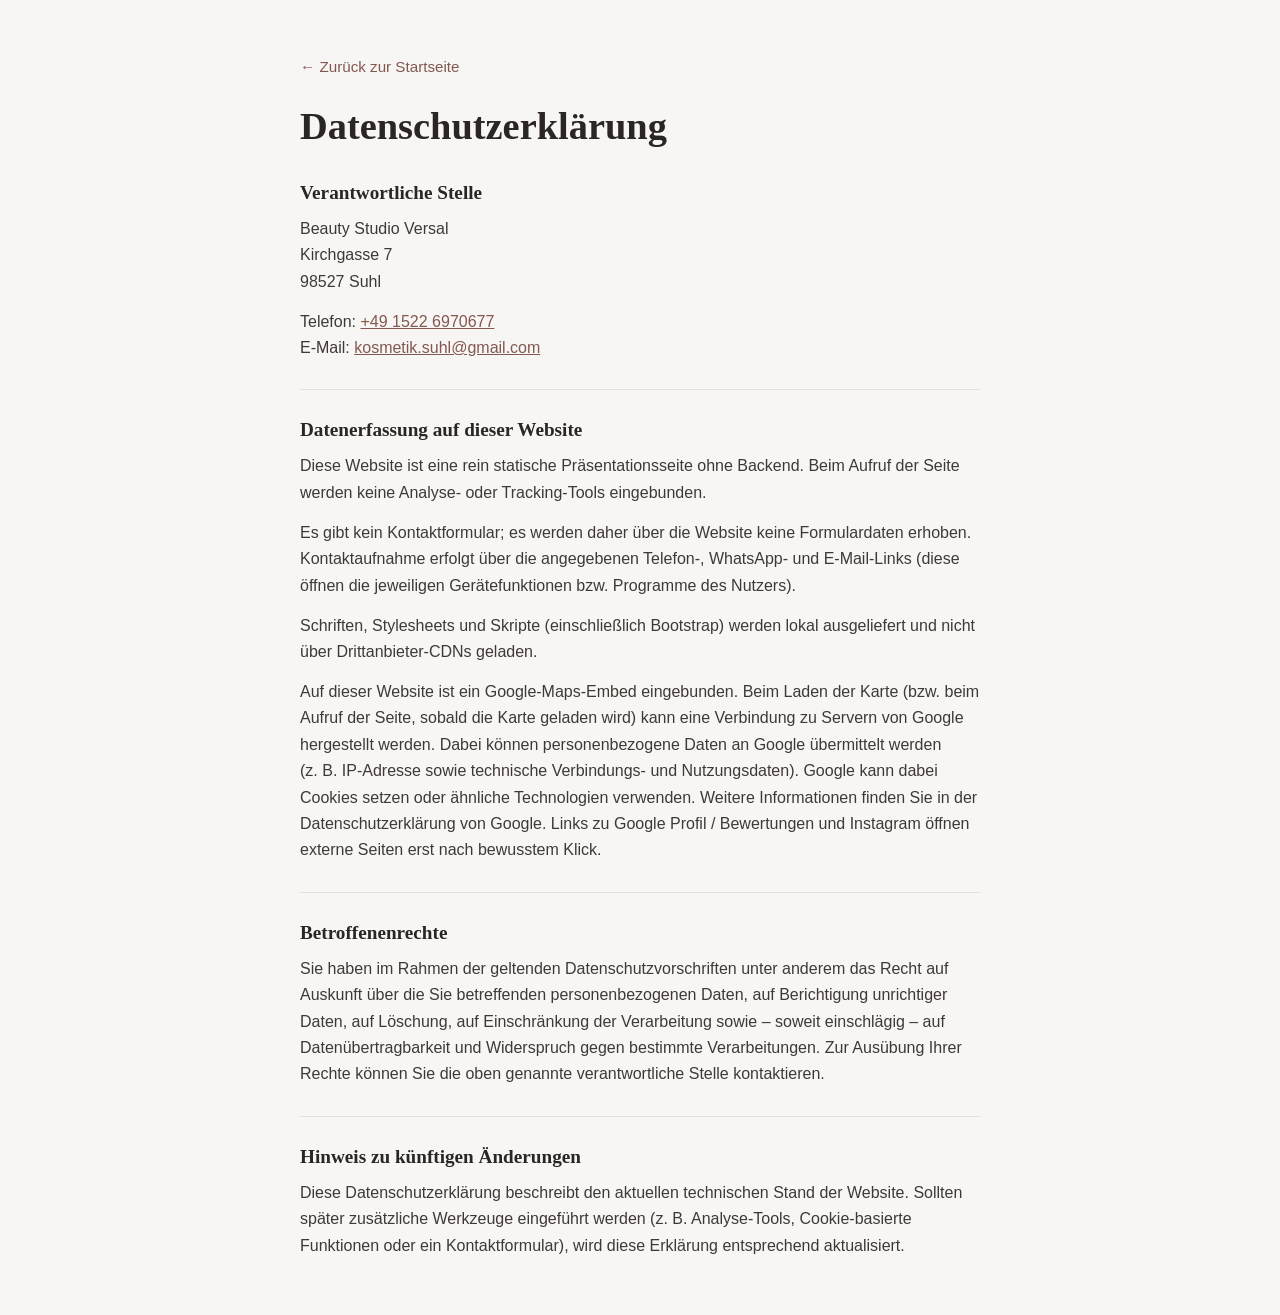
==== legal/datenschutz.html @ a73dafa4 "main: landing page for Beauty Studio" ====
<!DOCTYPE html>
<html lang="de">
<head>
  <meta charset="UTF-8">
  <meta name="viewport" content="width=device-width, initial-scale=1.0">
  <title>Datenschutzerklärung – Beauty Studio Versal</title>
  <meta name="description" content="Datenschutzerklärung von Beauty Studio Versal – Informationen zur Datenverarbeitung auf dieser Website.">
  <meta name="robots" content="noindex, follow">
  <link rel="canonical" href="https://www.beautystudioversal.de/legal/datenschutz.html">
  <link rel="icon" type="image/png" href="../assets/images/favicon/favicon-96x96.png" sizes="96x96" />
  <link rel="icon" type="image/svg+xml" href="../assets/images/favicon/favicon.svg" />
  <link rel="shortcut icon" href="../assets/images/favicon/favicon.ico" />
  <link rel="apple-touch-icon" sizes="180x180" href="../assets/images/favicon/apple-touch-icon.png" />
  <meta name="apple-mobile-web-app-title" content="Versal" />
  <link rel="manifest" href="../assets/images/favicon/site.webmanifest" />
  <link rel="stylesheet" href="../assets/css/bootstrap.css">
  <link rel="stylesheet" href="../assets/css/style.css">
</head>
<body>
  <main class="legal-page">
    <div class="container legal-page__inner">
      <p class="legal-page__back">
        <a href="../index.html">← Zurück zur Startseite</a>
      </p>

      <h1 class="legal-page__title">Datenschutzerklärung</h1>

      <section class="legal-block" aria-labelledby="privacy-controller">
        <h2 id="privacy-controller">Verantwortliche Stelle</h2>
        <p>
          <span>Beauty Studio Versal</span><br>
          <span>Kirchgasse 7</span><br>
          <span>98527</span> <span>Suhl</span>
        </p>
        <p>
          Telefon: <a href="tel:+4915226970677">+49 1522 6970677</a><br>
          E-Mail: <a href="mailto:kosmetik.suhl@gmail.com">kosmetik.suhl@gmail.com</a>
        </p>
      </section>

      <section class="legal-block" aria-labelledby="privacy-collection">
        <h2 id="privacy-collection">Datenerfassung auf dieser Website</h2>
        <p>
          Diese Website ist eine rein statische Präsentationsseite ohne Backend.
          Beim Aufruf der Seite werden keine Analyse- oder Tracking-Tools eingebunden.
        </p>
        <p>
          Es gibt kein Kontaktformular; es werden daher über die Website keine Formulardaten
          erhoben. Kontaktaufnahme erfolgt über die angegebenen Telefon-, WhatsApp- und E-Mail-Links
          (diese öffnen die jeweiligen Gerätefunktionen bzw. Programme des Nutzers).
        </p>
        <p>
          Schriften, Stylesheets und Skripte (einschließlich Bootstrap) werden lokal
          ausgeliefert und nicht über Drittanbieter-CDNs geladen.
        </p>
        <p>
          Auf dieser Website ist ein Google-Maps-Embed eingebunden. Beim Laden der Karte
          (bzw. beim Aufruf der Seite, sobald die Karte geladen wird) kann eine Verbindung
          zu Servern von Google hergestellt werden. Dabei können personenbezogene Daten
          an Google übermittelt werden (z.&nbsp;B. IP-Adresse sowie technische
          Verbindungs- und Nutzungsdaten). Google kann dabei Cookies setzen oder ähnliche
          Technologien verwenden. Weitere Informationen finden Sie in der
          Datenschutzerklärung von Google.
          Links zu Google Profil / Bewertungen und Instagram öffnen externe Seiten
          erst nach bewusstem Klick.
        </p>
      </section>

      <section class="legal-block" aria-labelledby="privacy-rights">
        <h2 id="privacy-rights">Betroffenenrechte</h2>
        <p>
          Sie haben im Rahmen der geltenden
          Datenschutzvorschriften unter anderem das Recht auf Auskunft über die Sie betreffenden
          personenbezogenen Daten, auf Berichtigung unrichtiger Daten, auf Löschung, auf
          Einschränkung der Verarbeitung sowie – soweit einschlägig – auf Datenübertragbarkeit und
          Widerspruch gegen bestimmte Verarbeitungen. Zur Ausübung Ihrer Rechte können Sie die
          oben genannte verantwortliche Stelle kontaktieren.
        </p>
      </section>

      <section class="legal-block" aria-labelledby="privacy-updates">
        <h2 id="privacy-updates">Hinweis zu künftigen Änderungen</h2>
        <p>
          Diese Datenschutzerklärung beschreibt den aktuellen technischen Stand der Website.
          Sollten später zusätzliche Werkzeuge eingeführt werden (z.&nbsp;B. Analyse-Tools,
          Cookie-basierte Funktionen oder ein Kontaktformular), wird diese Erklärung
          entsprechend aktualisiert.
        </p>
      </section>
    </div>
  </main>
</body>
</html>
---- assets/css/style.css ----
:root {
  /* Premium, calm beauty palette — tuned for WCAG AA (≥4.5:1 text, ≥3:1 UI) */
  --color-primary: #825850;
  --color-primary-hover: #65413c;
  --color-dark: #2b2624;
  --color-light: #f8f6f4;
  --color-text: #3f3936;
  --color-overlay: rgba(28, 24, 22, 0.68);

  --font-heading: "Iowan Old Style", "Palatino Linotype", Palatino, "Book Antiqua", Georgia, serif;
  --font-body: "Avenir Next", "Segoe UI", Candara, Calibri, sans-serif;

  --hero-min-height: clamp(22rem, 58svh, 32rem);
  --nav-height: 4.25rem;

  --bs-primary: var(--color-primary);
  --bs-primary-rgb: 130, 88, 80;
  --bs-body-font-family: var(--font-body);
  --bs-body-color: var(--color-text);
  --bs-link-color: var(--color-primary);
  --bs-link-hover-color: var(--color-primary-hover);
}

html {
  scroll-padding-top: calc(var(--nav-height) + 0.5rem);
  scroll-behavior: smooth;
}

@media (prefers-reduced-motion: reduce) {
  html {
    scroll-behavior: auto;
  }
}

body {
  font-family: var(--font-body);
  color: var(--color-text);
  background-color: var(--color-light);
}

h1,
h2,
h3,
.navbar-brand,
.hero__title {
  font-family: var(--font-heading);
}

/* Visible keyboard focus — suppress only non-keyboard focus rings */
:focus:not(:focus-visible) {
  outline: none;
}

:focus-visible {
  outline: 2px solid var(--color-primary);
  outline-offset: 3px;
}

.contact :focus-visible,
.site-footer :focus-visible,
.hero :focus-visible,
.skip-link:focus-visible {
  outline-color: var(--color-light);
}

#main-content:focus-visible {
  outline: 2px solid var(--color-primary);
  outline-offset: 4px;
}

/* Skip link: visible when focused */
.skip-link:focus,
.skip-link:focus-visible {
  position: fixed;
  top: 0.75rem;
  left: 0.75rem;
  z-index: 1080;
  padding: 0.75rem 1rem;
  background-color: var(--color-dark);
  color: var(--color-light);
  text-decoration: none;
  border-radius: 0.25rem;
  outline: 2px solid var(--color-light);
  outline-offset: 3px;
}

/* —— Navigation —— */
.site-header {
  position: sticky;
  top: 0;
  z-index: 1030;
}

.site-navbar {
  min-height: var(--nav-height);
  background-color: rgba(248, 246, 244, 0.96);
  border-bottom: 1px solid rgba(43, 38, 36, 0.08);
  backdrop-filter: blur(8px);
}

.site-brand {
  font-family: var(--font-heading);
  font-size: 1.125rem;
  letter-spacing: 0.04em;
  color: var(--color-dark);
  text-decoration: none;
}

.site-brand:hover,
.site-brand:focus {
  color: var(--color-primary);
}

.site-brand__mark {
  display: inline-block;
}

.site-navbar .nav-link {
  color: var(--color-text);
  font-size: 0.95rem;
  padding-inline: 0.85rem;
  transition: color 0.2s ease;
}

.site-navbar .nav-link:hover,
.site-navbar .nav-link:focus {
  color: var(--color-primary);
}

.site-navbar .nav-link.btn-nav-cta {
  --bs-btn-padding-y: 0.45rem;
  --bs-btn-padding-x: 1.1rem;
  --bs-btn-font-size: 0.9rem;
  padding: 0.45rem 1.1rem;
  color: var(--color-light);
  background-color: var(--color-primary);
  border: 1px solid var(--color-primary);
  border-radius: 0.25rem;
}

.site-navbar .nav-link.btn-nav-cta:hover,
.site-navbar .nav-link.btn-nav-cta:focus {
  color: var(--color-light);
  background-color: var(--color-primary-hover);
  border-color: var(--color-primary-hover);
}

@media (max-width: 991.98px) {
  .site-navbar .navbar-collapse {
    padding-top: 0.75rem;
    padding-bottom: 1rem;
  }

  .site-navbar .nav-link {
    padding-block: 0.65rem;
  }

  .site-navbar .nav-link.btn-nav-cta {
    margin-top: 0.35rem;
    text-align: center;
  }
}

/* —— Hero —— */
.hero {
  position: relative;
  display: flex;
  align-items: center;
  min-height: var(--hero-min-height);
  overflow: hidden;
  color: var(--color-light);
  isolation: isolate;
}

.hero__media {
  position: absolute;
  inset: 0;
  z-index: 0;
  overflow: hidden;
}

.hero__image {
  display: block;
  width: 100%;
  height: 100%;
  object-fit: cover;
  object-position: center;
  min-height: var(--hero-min-height);
  transform: scale(1.08);
  filter: blur(4px);
}

.hero__overlay {
  position: absolute;
  inset: 0;
  background:
    linear-gradient(
      180deg,
      rgba(28, 24, 22, 0.35) 0%,
      var(--color-overlay) 55%,
      rgba(28, 24, 22, 0.78) 100%
    );
  pointer-events: none;
}

.hero__content {
  position: relative;
  z-index: 1;
  padding-top: clamp(2rem, 5vw, 3rem);
  padding-bottom: clamp(2rem, 5vw, 3rem);
}

.hero__place {
  margin-bottom: 0.65rem;
  font-family: var(--font-body);
  font-size: 0.85rem;
  letter-spacing: 0.12em;
  text-transform: uppercase;
  color: color-mix(in srgb, var(--color-light) 88%, transparent);
  animation: hero-fade-up 0.9s ease-out both;
}

.hero__title {
  margin-bottom: 1rem;
  font-size: clamp(2rem, 4.5vw, 3.25rem);
  font-weight: 600;
  line-height: 1.15;
  letter-spacing: 0.01em;
  color: var(--color-light);
  animation: hero-fade-up 0.9s ease-out 0.08s both;
}

.hero__lead {
  max-width: 34rem;
  margin-bottom: 1.75rem;
  font-size: clamp(1rem, 1.6vw, 1.2rem);
  line-height: 1.55;
  color: var(--color-light);
  animation: hero-fade-up 0.9s ease-out 0.16s both;
}

.hero__actions {
  display: flex;
  flex-wrap: wrap;
  align-items: center;
  gap: 0.75rem 1rem;
  animation: hero-fade-up 0.9s ease-out 0.24s both;
}

.hero__cta {
  --bs-btn-color: var(--color-light);
  --bs-btn-bg: var(--color-primary);
  --bs-btn-border-color: var(--color-primary);
  --bs-btn-hover-color: var(--color-light);
  --bs-btn-hover-bg: var(--color-primary-hover);
  --bs-btn-hover-border-color: var(--color-primary-hover);
  --bs-btn-active-color: var(--color-light);
  --bs-btn-active-bg: var(--color-primary-hover);
  --bs-btn-active-border-color: var(--color-primary-hover);
  --bs-btn-focus-shadow-rgb: var(--bs-primary-rgb);
  --bs-btn-padding-x: 1.6rem;
  border-radius: 0.25rem;
  transition: transform 0.25s ease, background-color 0.25s ease;
}

.hero__cta:hover {
  transform: translateY(-2px);
}

.hero__cta-secondary {
  color: var(--color-light);
  background-color: transparent;
  border: 1px solid color-mix(in srgb, var(--color-light) 55%, transparent);
  border-radius: 0.25rem;
  --bs-btn-padding-x: 1.4rem;
  transition: border-color 0.2s ease, background-color 0.2s ease, transform 0.25s ease;
}

.hero__cta-secondary:hover,
.hero__cta-secondary:focus {
  color: var(--color-light);
  background-color: color-mix(in srgb, var(--color-light) 12%, transparent);
  border-color: var(--color-light);
  transform: translateY(-2px);
}

@keyframes hero-fade-up {
  from {
    opacity: 0;
    transform: translateY(1rem);
  }

  to {
    opacity: 1;
    transform: translateY(0);
  }
}

@media (prefers-reduced-motion: reduce) {
  .hero__place,
  .hero__title,
  .hero__lead,
  .hero__actions {
    animation: none;
  }

  .hero__cta:hover,
  .hero__cta-secondary:hover {
    transform: none;
  }
}

@media (max-width: 767.98px) {
  .hero {
    --hero-min-height: auto;
    min-height: 0;
  }

  .hero__image {
    min-height: 100%;
  }

  .hero__content {
    padding-top: 2.25rem;
    padding-bottom: 2.25rem;
  }

  .hero__lead {
    margin-bottom: 1.25rem;
  }

  .hero__actions {
    flex-direction: column;
    align-items: stretch;
  }

  .hero__cta,
  .hero__cta-secondary {
    width: 100%;
    text-align: center;
  }
}

/* —— Shared section rhythm —— */
.section-block {
  padding-block: clamp(3rem, 7vw, 5.5rem);
}

.section-heading {
  margin-bottom: clamp(1.5rem, 3vw, 2.25rem);
  font-family: var(--font-heading);
  font-size: clamp(1.75rem, 3vw, 2.25rem);
  font-weight: 600;
  color: var(--color-dark);
}

/* —— About —— */
.about {
  color: var(--color-text);
  background:
    linear-gradient(
      165deg,
      color-mix(in srgb, var(--color-primary) 08%, var(--color-light)) 0%,
      var(--color-light) 45%,
      color-mix(in srgb, var(--color-light) 85%, #fff) 100%
    );
}

.about__layout {
  display: grid;
  gap: clamp(1.75rem, 4vw, 2.75rem);
  align-items: center;
  justify-content: center;
}

@media (min-width: 992px) {
  .about__layout {
    grid-template-columns: minmax(13rem, 18rem) minmax(16rem, 26rem);
    column-gap: clamp(2rem, 4vw, 3.5rem);
  }
}

.about__media {
  overflow: hidden;
  width: min(100%, 18rem);
  margin-inline: auto;
  aspect-ratio: 3 / 4;
  border-radius: 0.35rem;
  background-color: var(--color-dark);
  border: 1px solid color-mix(in srgb, var(--color-dark) 12%, transparent);
  box-shadow: 0 18px 40px rgba(43, 38, 36, 0.12);
}

@media (min-width: 992px) {
  .about__media {
    margin-inline: 0;
    width: 100%;
  }
}

.about__video {
  display: block;
  width: 100%;
  height: 100%;
  object-fit: cover;
  object-position: center top;
}

.about__copy {
  max-width: 28rem;
  margin-inline: auto;
}

@media (min-width: 992px) {
  .about__copy {
    margin-inline: 0;
  }
}

.about__heading {
  margin-bottom: 1.35rem;
  font-family: var(--font-heading);
  font-size: clamp(1.75rem, 3vw, 2.25rem);
  font-weight: 600;
  color: var(--color-dark);
}

.about__heading::after {
  content: "";
  display: block;
  width: 2.75rem;
  height: 2px;
  margin-top: 0.85rem;
  background-color: var(--color-primary);
}

.about__text {
  margin-bottom: 1.15rem;
  font-family: var(--font-body);
  font-size: clamp(1.05rem, 1.7vw, 1.2rem);
  line-height: 1.65;
  color: var(--color-text);
}

/* —— Services —— */
.services {
  color: var(--color-light);
  background-color: var(--color-dark);
  border-top: 1px solid color-mix(in srgb, var(--color-light) 10%, transparent);
}

.services .section-heading {
  color: var(--color-light);
}

.services__intro {
  max-width: 36rem;
  margin-top: -0.75rem;
  margin-bottom: clamp(1.75rem, 3vw, 2.5rem);
  font-family: var(--font-body);
  font-size: 1.05rem;
  line-height: 1.6;
  color: var(--color-light);
}

.services-card {
  border-color: color-mix(in srgb, var(--color-light) 18%, transparent);
  background-color: color-mix(in srgb, var(--color-light) 92%, #fff);
  border-radius: 0.25rem;
  box-shadow: none;
  transition: transform 0.25s ease, border-color 0.25s ease;
}

.services-card:hover {
  transform: translateY(-3px);
  border-color: var(--color-primary);
}

.services-card .card-body {
  padding: 1.5rem;
}

.services-card__icon {
  display: inline-flex;
  margin-bottom: 1rem;
  color: var(--color-primary);
}

.services-card__title {
  margin-bottom: 0.65rem;
  font-family: var(--font-heading);
  font-weight: 600;
  color: var(--color-dark);
}

.services-card__text {
  font-family: var(--font-body);
  font-size: 0.98rem;
  line-height: 1.55;
  color: var(--color-text);
}

.services__cta {
  margin-top: clamp(1.75rem, 3vw, 2.5rem);
  text-align: center;
}

.services__cta-btn {
  color: var(--color-light);
  background-color: transparent;
  border: 1px solid color-mix(in srgb, var(--color-light) 45%, transparent);
  border-radius: 0.25rem;
  --bs-btn-padding-x: 1.6rem;
  transition: background-color 0.2s ease, border-color 0.2s ease, transform 0.25s ease;
}

.services__cta-btn:hover,
.services__cta-btn:focus {
  color: var(--color-light);
  background-color: var(--color-primary);
  border-color: var(--color-primary);
  transform: translateY(-2px);
}

@media (prefers-reduced-motion: reduce) {
  .services-card,
  .services__cta-btn {
    transition: none;
  }

  .services-card:hover,
  .services__cta-btn:hover {
    transform: none;
  }
}

/* —— Why choose us —— */
.why {
  color: var(--color-text);
  background-color: color-mix(in srgb, var(--color-light) 55%, #fff);
  border-top: 1px solid color-mix(in srgb, var(--color-dark) 8%, transparent);
}

.why .section-heading {
  margin-bottom: 0.85rem;
}

.why__intro {
  max-width: 36rem;
  margin-inline: auto;
  margin-bottom: clamp(1.75rem, 3vw, 2.5rem);
  font-family: var(--font-body);
  font-size: 1.05rem;
  line-height: 1.6;
  color: var(--color-text);
}

.why-item {
  text-align: center;
  max-width: 14rem;
  margin-inline: auto;
}

.why-item__icon {
  display: inline-flex;
  margin-bottom: 0.85rem;
  color: var(--color-primary);
}

.why-item__title {
  margin-bottom: 0.5rem;
  font-family: var(--font-heading);
  font-size: 1.05rem;
  font-weight: 600;
  line-height: 1.3;
  color: var(--color-dark);
}

.why-item__text {
  margin-bottom: 0;
  font-family: var(--font-body);
  font-size: 0.92rem;
  line-height: 1.5;
  color: var(--color-text);
}

.why__mood {
  display: grid;
  grid-template-columns: 1fr 1fr;
  gap: 0.75rem;
  margin-top: clamp(2rem, 4vw, 3rem);
  overflow: hidden;
}

.why__mood-image {
  display: block;
  width: 100%;
  height: clamp(10rem, 28vw, 16rem);
  object-fit: cover;
  object-position: center;
}

@media (max-width: 575.98px) {
  .why__mood {
    grid-template-columns: 1fr;
  }

  .why__mood-image {
    height: 12rem;
  }
}

/* —— Gallery horizontal marquee (infinite loop) —— */
.gallery {
  background-color: var(--color-light);
  color: var(--color-text);
  border-top: 1px solid color-mix(in srgb, var(--color-dark) 8%, transparent);
  overflow: hidden;
}

.gallery__header {
  display: flex;
  align-items: center;
  justify-content: space-between;
  gap: 1rem;
  margin-bottom: clamp(1.5rem, 3vw, 2.25rem);
}

.gallery-slider__controls {
  display: flex;
  gap: 0.5rem;
  flex-shrink: 0;
}

.gallery-slider__btn {
  display: inline-flex;
  align-items: center;
  justify-content: center;
  width: 2.5rem;
  height: 2.5rem;
  padding: 0;
  color: var(--color-dark);
  background-color: transparent;
  border: 1px solid color-mix(in srgb, var(--color-dark) 22%, transparent);
  cursor: pointer;
  transition: color 0.2s ease, border-color 0.2s ease, background-color 0.2s ease;
}

.gallery-slider__btn:hover,
.gallery-slider__btn:focus-visible {
  color: var(--color-light);
  background-color: var(--color-primary);
  border-color: var(--color-primary);
}

.gallery-slider__btn[aria-pressed="true"] {
  color: var(--color-light);
  background-color: var(--color-primary);
  border-color: var(--color-primary);
}

.gallery-slider__btn:disabled {
  opacity: 0.35;
  cursor: default;
  pointer-events: none;
}

.gallery-slider {
  --gallery-card-width: clamp(11.5rem, 38vw, 16.5rem);
  --gallery-gap: 1rem;
  overflow: hidden;
  padding-block: 0.25rem 1rem;
}

.gallery-slider__track {
  display: flex;
  width: max-content;
  gap: var(--gallery-gap);
  margin: 0;
  padding: 0;
  list-style: none;
  will-change: transform;
}

.gallery-slider--static .gallery-slider__track {
  overflow-x: auto;
  -webkit-overflow-scrolling: touch;
  padding-inline: 1rem;
  scrollbar-width: thin;
  scrollbar-color: color-mix(in srgb, var(--color-dark) 28%, transparent) transparent;
}

.gallery-card {
  flex: 0 0 var(--gallery-card-width);
  width: var(--gallery-card-width);
  margin: 0;
  overflow: hidden;
  aspect-ratio: 2 / 3;
  background-color: var(--color-dark);
}

.gallery-card__image {
  display: block;
  width: 100%;
  height: 100%;
  object-fit: cover;
  object-position: center;
  aspect-ratio: 2 / 3;
  transition: transform 0.45s ease;
}

.gallery-slider.is-paused .gallery-card__image:hover {
  transform: scale(1.04);
}

@media (prefers-reduced-motion: reduce) {
  .gallery-slider--marquee .gallery-slider__track {
    transform: none !important;
  }
}

/* —— Contact (primary conversion) —— */
.contact {
  background-color: var(--color-dark);
  color: var(--color-light);
  border-top: 1px solid color-mix(in srgb, var(--color-light) 12%, transparent);
}

.contact__title.section-heading {
  color: var(--color-light);
}

.contact__intro {
  max-width: 28rem;
  margin-bottom: 2rem;
  font-family: var(--font-body);
  font-size: 1.1rem;
  line-height: 1.55;
  color: var(--color-light);
}

.contact-list__item + .contact-list__item {
  margin-top: 1.25rem;
}

.contact-list__label {
  display: block;
  margin-bottom: 0.25rem;
  font-family: var(--font-body);
  font-size: 0.8rem;
  letter-spacing: 0.06em;
  text-transform: uppercase;
  color: color-mix(in srgb, var(--color-light) 82%, var(--color-dark));
}

.contact-list__value {
  font-family: var(--font-heading);
  font-size: clamp(1.15rem, 2vw, 1.4rem);
  font-weight: 600;
  color: var(--color-light);
  text-decoration: none;
  border-bottom: 1px solid var(--color-primary);
}

.contact-list__row {
  display: flex;
  flex-wrap: wrap;
  align-items: center;
  gap: 0.85rem 1.1rem;
}

.contact-list__value:hover,
.contact-list__value:focus {
  color: var(--color-light);
  border-bottom-color: var(--color-light);
}

.contact-whatsapp {
  display: inline-flex;
  align-items: center;
  gap: 0.4rem;
  padding: 0.4rem 0.8rem;
  font-family: var(--font-body);
  font-size: 0.9rem;
  color: var(--color-light);
  text-decoration: none;
  background-color: color-mix(in srgb, var(--color-primary) 70%, transparent);
  border: 1px solid var(--color-primary);
  transition: background-color 0.2s ease, border-color 0.2s ease;
}

.contact-whatsapp:hover,
.contact-whatsapp:focus {
  color: var(--color-light);
  background-color: var(--color-primary);
  border-color: var(--color-primary);
}

.contact-whatsapp__text {
  line-height: 1;
}

.contact-instagram {
  display: flex;
  flex-direction: column;
  gap: 0.75rem;
}

.contact-instagram__link {
  display: inline-flex;
  align-items: center;
  gap: 0.7rem;
  max-width: max-content;
  color: var(--color-light);
  text-decoration: none;
}

.contact-instagram__link:hover,
.contact-instagram__link:focus {
  color: var(--color-light);
}

.contact-instagram__link:hover .contact-instagram__handle,
.contact-instagram__link:focus .contact-instagram__handle {
  border-bottom-color: var(--color-light);
}

.contact-instagram__icon {
  flex-shrink: 0;
  color: var(--color-light);
}

.contact-instagram__meta {
  display: flex;
  flex-direction: column;
  gap: 0.1rem;
  min-width: 0;
}

.contact-instagram__name {
  font-family: var(--font-heading);
  font-size: 1.05rem;
  font-weight: 600;
  line-height: 1.2;
}

.contact-instagram__handle {
  font-family: var(--font-body);
  font-size: 0.9rem;
  line-height: 1.3;
  border-bottom: 1px solid var(--color-primary);
}

.contact-address {
  font-family: var(--font-body);
  font-size: 1.05rem;
  font-style: normal;
  line-height: 1.55;
  color: var(--color-light);
}

.contact-address__street,
.contact-address__line {
  display: block;
}

.contact-address__postal {
  margin-right: 0.35rem;
}

.contact-hours {
  margin-top: 2rem;
  padding-top: 1.5rem;
  border-top: 1px solid color-mix(in srgb, var(--color-light) 16%, transparent);
}

.contact-hours__title {
  margin-bottom: 0.85rem;
  font-family: var(--font-heading);
  font-size: 1.1rem;
  font-weight: 600;
  color: var(--color-light);
}

.contact-hours__list li {
  display: flex;
  justify-content: space-between;
  gap: 1rem;
  max-width: 18rem;
  padding-block: 0.35rem;
  font-family: var(--font-body);
  font-size: 0.98rem;
}

.contact-hours__day {
  color: color-mix(in srgb, var(--color-light) 88%, var(--color-dark));
}

.contact-hours__time {
  color: var(--color-light);
  text-align: right;
}

.contact-panel {
  position: relative;
  display: flex;
  flex-direction: column;
  justify-content: flex-end;
  overflow: hidden;
  height: 100%;
  min-height: 18rem;
  border: 1px solid color-mix(in srgb, var(--color-light) 14%, transparent);
}

.contact-panel__media {
  position: absolute;
  inset: 0;
  z-index: 0;
}

.contact-panel__image {
  display: block;
  width: 100%;
  height: 100%;
  object-fit: cover;
  object-position: center;
}

.contact-panel__overlay {
  position: absolute;
  inset: 0;
  background:
    linear-gradient(
      160deg,
      color-mix(in srgb, var(--color-primary) 55%, var(--color-dark)) 0%,
      rgba(28, 24, 22, 0.82) 100%
    );
  pointer-events: none;
}

.contact-panel__body {
  position: relative;
  z-index: 1;
  padding: clamp(1.75rem, 4vw, 2.5rem);
}

.contact-panel__mark {
  margin-bottom: 0.75rem;
  font-family: var(--font-heading);
  font-size: clamp(1.5rem, 3vw, 2rem);
  font-weight: 600;
  letter-spacing: 0.02em;
  color: var(--color-light);
}

.contact-panel__note {
  margin-bottom: 1rem;
  max-width: 22rem;
  font-family: var(--font-body);
  font-size: 1rem;
  line-height: 1.55;
  color: var(--color-light);
}

.contact-panel__links {
  display: flex;
  flex-wrap: wrap;
  gap: 0.75rem 1.25rem;
  margin-bottom: 1.25rem;
}

.contact-panel__link {
  font-family: var(--font-body);
  font-size: 0.95rem;
  color: var(--color-light);
  text-decoration: underline;
  text-underline-offset: 0.15em;
}

.contact-panel__link:hover,
.contact-panel__link:focus {
  color: var(--color-light);
}

.contact-qr {
  margin-top: 0.5rem;
}

.contact-qr__image {
  display: block;
  width: 8.25rem;
  height: 8.25rem;
  background-color: var(--color-light);
  padding: 0.35rem;
}

.contact-qr__caption {
  margin-top: 0.5rem;
  font-family: var(--font-body);
  font-size: 0.85rem;
  color: color-mix(in srgb, var(--color-light) 82%, var(--color-dark));
}

/* —— Location / map —— */
.location {
  background-color: var(--color-light);
  color: var(--color-text);
  border-top: 1px solid color-mix(in srgb, var(--color-dark) 8%, transparent);
}

.location__intro {
  margin-top: -0.75rem;
  margin-bottom: 1.25rem;
  font-family: var(--font-body);
  font-size: 1rem;
}

.location__intro a {
  color: var(--color-primary);
}

.map-container {
  position: relative;
  overflow: hidden;
  aspect-ratio: 16 / 9;
  background-color: color-mix(in srgb, var(--color-dark) 08%, var(--color-light));
  border: 1px solid color-mix(in srgb, var(--color-dark) 12%, transparent);
}

@media (max-width: 767.98px) {
  .map-container {
    aspect-ratio: 4 / 3;
  }
}

.map-container__iframe {
  display: block;
  position: absolute;
  inset: 0;
  width: 100%;
  height: 100%;
  border: 0;
}

/* —— Footer / social —— */
.site-footer {
  padding-block: 2rem;
  background-color: var(--color-dark);
  color: var(--color-light);
}

.site-footer__top {
  display: flex;
  flex-wrap: wrap;
  align-items: baseline;
  justify-content: space-between;
  gap: 0.5rem 1.5rem;
  margin-bottom: 1.25rem;
}

.site-footer__brand {
  font-family: var(--font-heading);
  font-size: 1.1rem;
  font-weight: 600;
  letter-spacing: 0.02em;
  color: var(--color-light);
}

.site-footer__meta {
  display: flex;
  flex-wrap: wrap;
  gap: 0.35rem 0.55rem;
  font-family: var(--font-body);
  font-size: 0.9rem;
  color: color-mix(in srgb, var(--color-light) 82%, var(--color-dark));
}

.site-footer__meta a {
  color: var(--color-light);
  text-decoration: none;
  border-bottom: 1px solid var(--color-primary);
}

.site-footer__meta a:hover,
.site-footer__meta a:focus {
  border-bottom-color: var(--color-light);
}

.social-links {
  display: flex;
  flex-wrap: wrap;
  gap: 0.75rem;
  margin-bottom: 1rem;
}

.social-links__link {
  display: inline-flex;
  align-items: center;
  justify-content: center;
  width: 2.5rem;
  height: 2.5rem;
  color: var(--color-light);
  border: 1px solid color-mix(in srgb, var(--color-light) 28%, transparent);
  text-decoration: none;
  transition: color 0.2s ease, border-color 0.2s ease;
}

.social-links__link:hover,
.social-links__link:focus {
  color: var(--color-light);
  border-color: var(--color-primary);
}

.site-footer__legal {
  margin-bottom: 0.65rem;
  font-family: var(--font-body);
  font-size: 0.9rem;
}

.site-footer__legal a {
  color: var(--color-light);
  text-decoration: underline;
  text-underline-offset: 0.15em;
}

.site-footer__legal a:hover,
.site-footer__legal a:focus {
  color: var(--color-light);
  text-decoration: underline;
}

.site-footer__copy {
  font-family: var(--font-body);
  font-size: 0.85rem;
  color: color-mix(in srgb, var(--color-light) 82%, var(--color-dark));
}

/* —— Legal pages —— */
.legal-page {
  min-height: 100vh;
  padding-block: clamp(2rem, 5vw, 3.5rem);
  background-color: var(--color-light);
  color: var(--color-text);
}

.legal-page__inner {
  max-width: 44rem;
}

.legal-page__back {
  margin-bottom: 1.5rem;
  font-family: var(--font-body);
  font-size: 0.95rem;
}

.legal-page__back a {
  color: var(--color-primary);
  text-decoration: none;
}

.legal-page__back a:hover,
.legal-page__back a:focus {
  color: var(--color-primary-hover);
  text-decoration: underline;
}

.legal-page__title {
  margin-bottom: 2rem;
  font-family: var(--font-heading);
  font-size: clamp(1.85rem, 3vw, 2.4rem);
  font-weight: 600;
  color: var(--color-dark);
}

.legal-block + .legal-block {
  margin-top: 1.75rem;
  padding-top: 1.75rem;
  border-top: 1px solid color-mix(in srgb, var(--color-dark) 10%, transparent);
}

.legal-block h2 {
  margin-bottom: 0.75rem;
  font-family: var(--font-heading);
  font-size: 1.2rem;
  font-weight: 600;
  color: var(--color-dark);
}

.legal-block p {
  margin-bottom: 0.85rem;
  font-family: var(--font-body);
  font-size: 1rem;
  line-height: 1.65;
  color: var(--color-text);
}

.legal-block p:last-child {
  margin-bottom: 0;
}

.legal-block a {
  color: var(--color-primary);
}
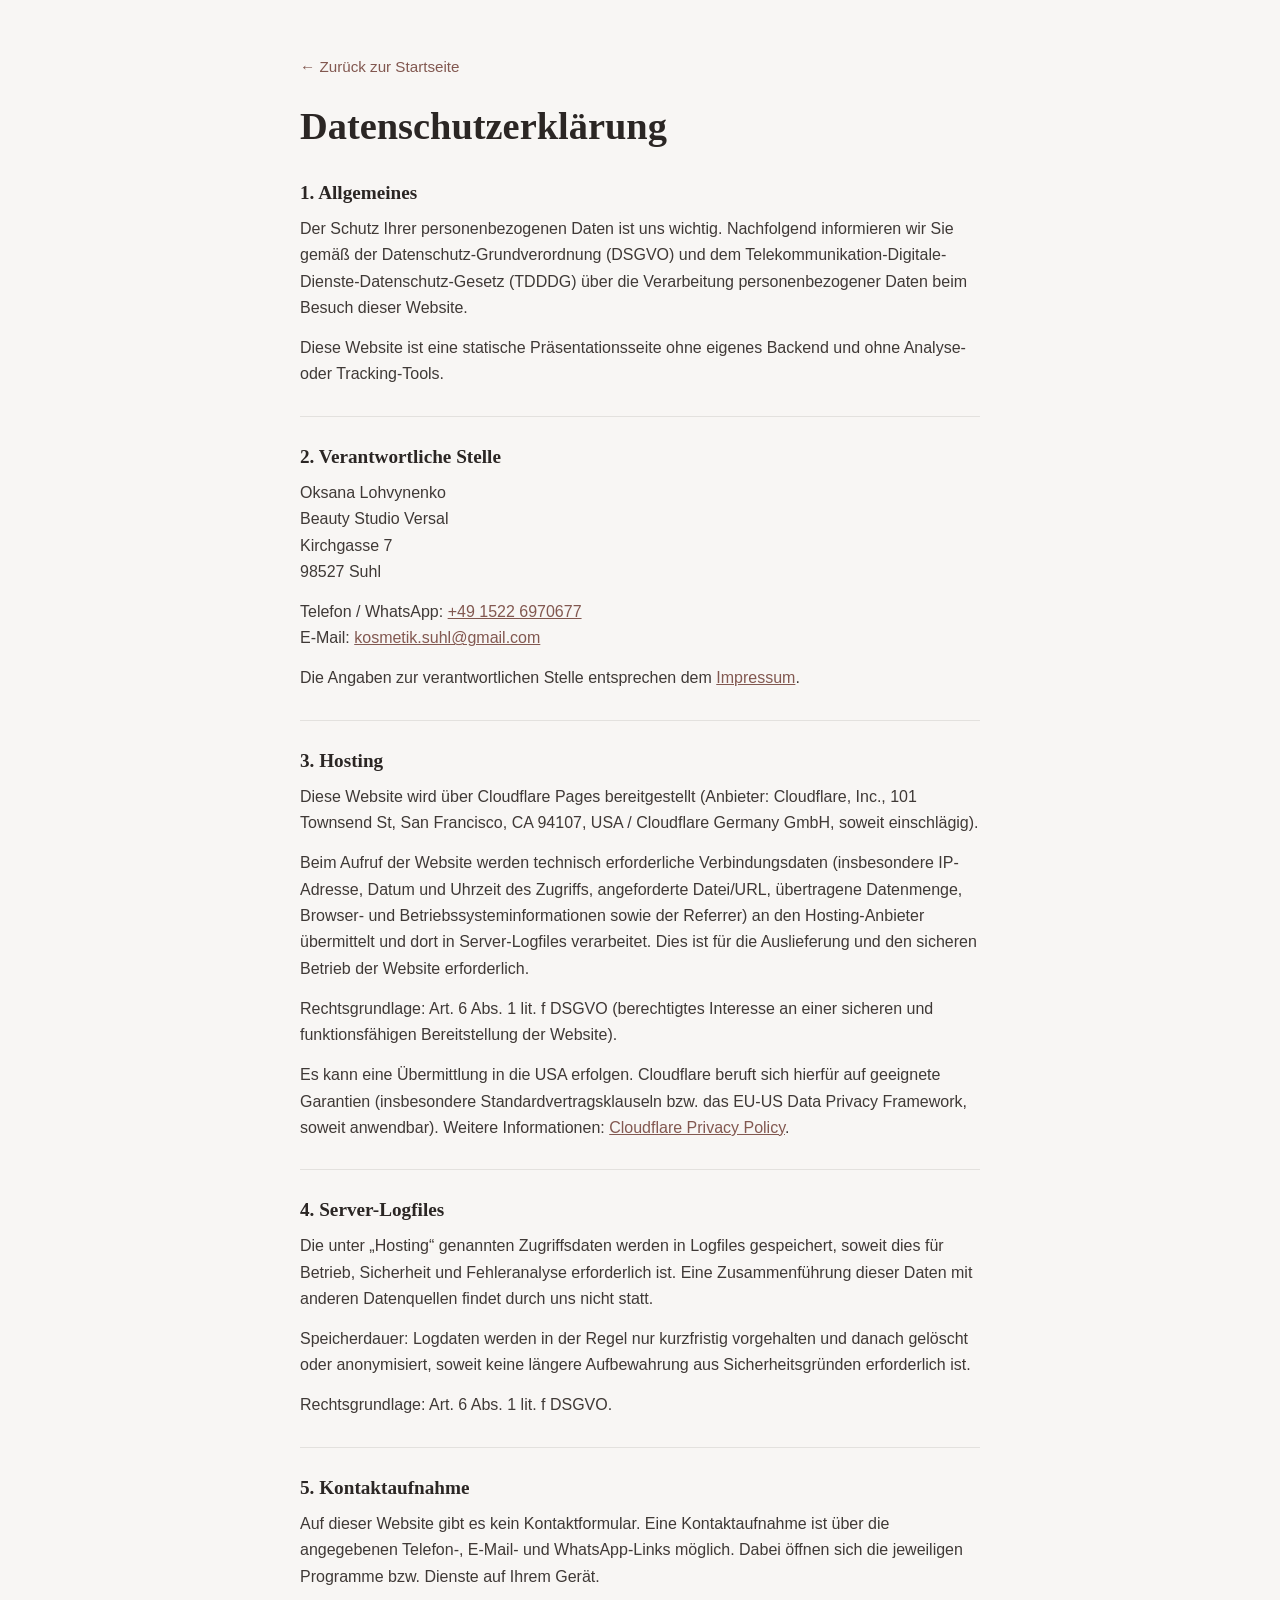
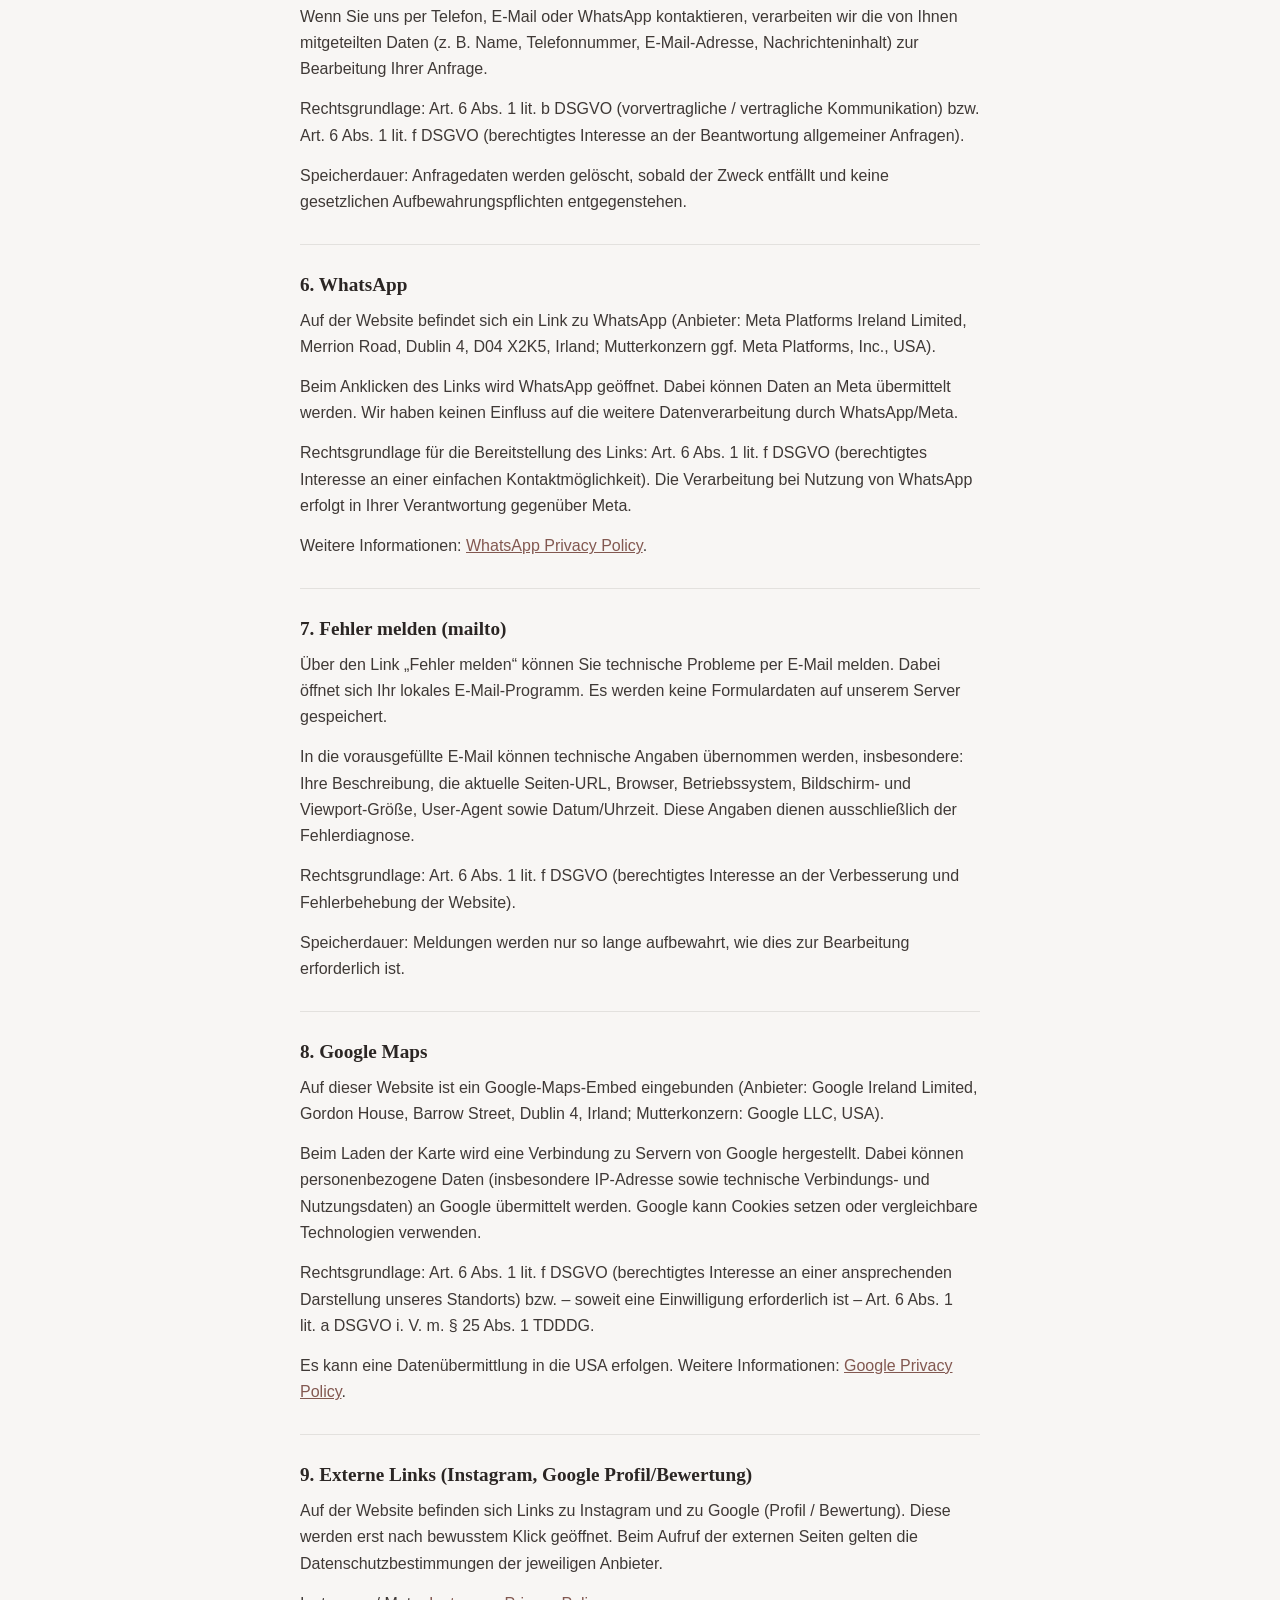
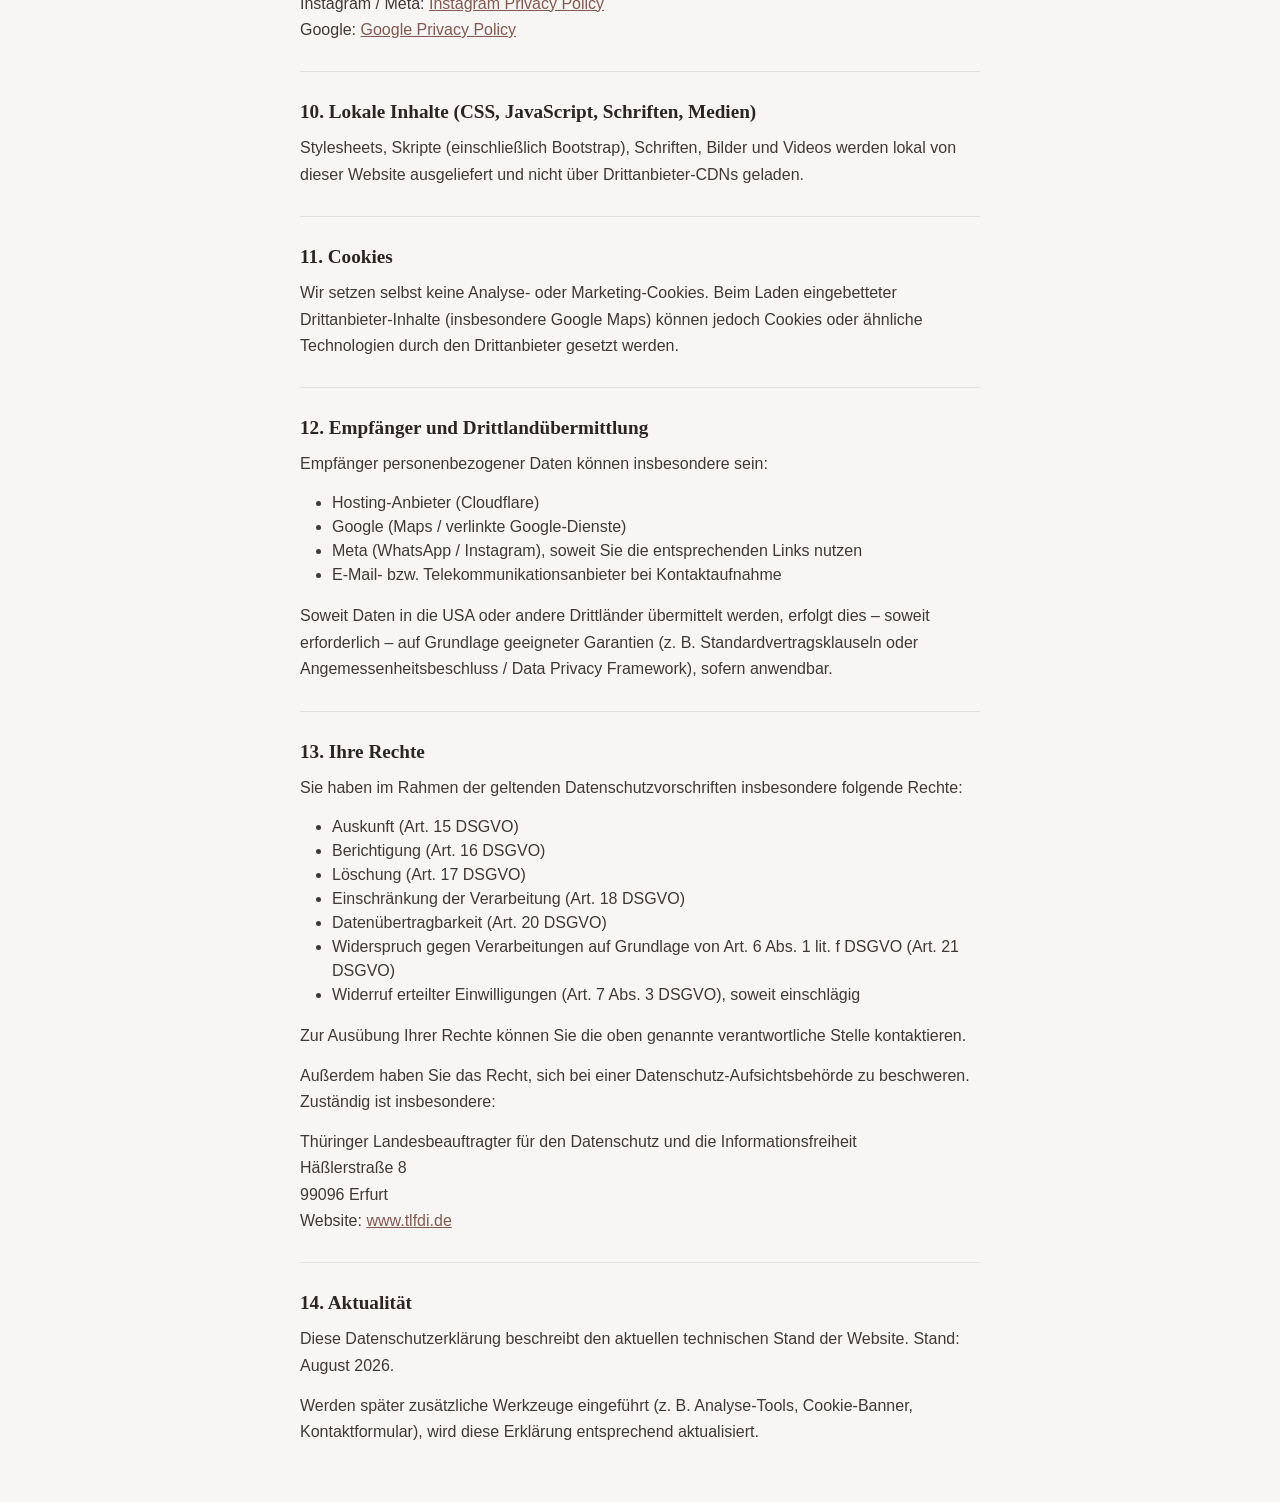
==== commit 95d97f0c: "main: update impressum & datenschutz" ====
--- a/legal/datenschutz.html
+++ b/legal/datenschutz.html
@@ -25,66 +25,275 @@
 
       <h1 class="legal-page__title">Datenschutzerklärung</h1>
 
+      <section class="legal-block" aria-labelledby="privacy-intro">
+        <h2 id="privacy-intro">1. Allgemeines</h2>
+        <p>
+          Der Schutz Ihrer personenbezogenen Daten ist uns wichtig. Nachfolgend
+          informieren wir Sie gemäß der Datenschutz-Grundverordnung (DSGVO) und
+          dem Telekommunikation-Digitale-Dienste-Datenschutz-Gesetz (TDDDG)
+          über die Verarbeitung personenbezogener Daten beim Besuch dieser Website.
+        </p>
+        <p>
+          Diese Website ist eine statische Präsentationsseite ohne eigenes Backend
+          und ohne Analyse- oder Tracking-Tools.
+        </p>
+      </section>
+
       <section class="legal-block" aria-labelledby="privacy-controller">
-        <h2 id="privacy-controller">Verantwortliche Stelle</h2>
-        <p>
-          <span>Beauty Studio Versal</span><br>
-          <span>Kirchgasse 7</span><br>
-          <span>98527</span> <span>Suhl</span>
-        </p>
-        <p>
-          Telefon: <a href="tel:+4915226970677">+49 1522 6970677</a><br>
+        <h2 id="privacy-controller">2. Verantwortliche Stelle</h2>
+        <p>
+          Oksana Lohvynenko<br>
+          Beauty Studio Versal<br>
+          Kirchgasse 7<br>
+          98527 Suhl
+        </p>
+        <p>
+          Telefon / WhatsApp: <a href="tel:+4915226970677">+49 1522 6970677</a><br>
           E-Mail: <a href="mailto:kosmetik.suhl@gmail.com">kosmetik.suhl@gmail.com</a>
         </p>
-      </section>
-
-      <section class="legal-block" aria-labelledby="privacy-collection">
-        <h2 id="privacy-collection">Datenerfassung auf dieser Website</h2>
-        <p>
-          Diese Website ist eine rein statische Präsentationsseite ohne Backend.
-          Beim Aufruf der Seite werden keine Analyse- oder Tracking-Tools eingebunden.
-        </p>
-        <p>
-          Es gibt kein Kontaktformular; es werden daher über die Website keine Formulardaten
-          erhoben. Kontaktaufnahme erfolgt über die angegebenen Telefon-, WhatsApp- und E-Mail-Links
-          (diese öffnen die jeweiligen Gerätefunktionen bzw. Programme des Nutzers).
-        </p>
-        <p>
-          Schriften, Stylesheets und Skripte (einschließlich Bootstrap) werden lokal
-          ausgeliefert und nicht über Drittanbieter-CDNs geladen.
-        </p>
-        <p>
-          Auf dieser Website ist ein Google-Maps-Embed eingebunden. Beim Laden der Karte
-          (bzw. beim Aufruf der Seite, sobald die Karte geladen wird) kann eine Verbindung
-          zu Servern von Google hergestellt werden. Dabei können personenbezogene Daten
-          an Google übermittelt werden (z.&nbsp;B. IP-Adresse sowie technische
-          Verbindungs- und Nutzungsdaten). Google kann dabei Cookies setzen oder ähnliche
-          Technologien verwenden. Weitere Informationen finden Sie in der
-          Datenschutzerklärung von Google.
-          Links zu Google Profil / Bewertungen und Instagram öffnen externe Seiten
-          erst nach bewusstem Klick.
+        <p>
+          Die Angaben zur verantwortlichen Stelle entsprechen dem
+          <a href="impressum.html">Impressum</a>.
+        </p>
+      </section>
+
+      <section class="legal-block" aria-labelledby="privacy-hosting">
+        <h2 id="privacy-hosting">3. Hosting</h2>
+        <p>
+          Diese Website wird über Cloudflare Pages bereitgestellt
+          (Anbieter: Cloudflare, Inc., 101 Townsend St, San Francisco, CA 94107, USA /
+          Cloudflare Germany GmbH, soweit einschlägig).
+        </p>
+        <p>
+          Beim Aufruf der Website werden technisch erforderliche Verbindungsdaten
+          (insbesondere IP-Adresse, Datum und Uhrzeit des Zugriffs, angeforderte
+          Datei/URL, übertragene Datenmenge, Browser- und Betriebssysteminformationen
+          sowie der Referrer) an den Hosting-Anbieter übermittelt und dort in
+          Server-Logfiles verarbeitet. Dies ist für die Auslieferung und den
+          sicheren Betrieb der Website erforderlich.
+        </p>
+        <p>
+          Rechtsgrundlage: Art.&nbsp;6 Abs.&nbsp;1 lit.&nbsp;f DSGVO (berechtigtes Interesse
+          an einer sicheren und funktionsfähigen Bereitstellung der Website).
+        </p>
+        <p>
+          Es kann eine Übermittlung in die USA erfolgen. Cloudflare beruft sich
+          hierfür auf geeignete Garantien (insbesondere Standardvertragsklauseln
+          bzw. das EU-US Data Privacy Framework, soweit anwendbar). Weitere
+          Informationen:
+          <a href="https://www.cloudflare.com/privacypolicy/" target="_blank" rel="noopener noreferrer">Cloudflare Privacy Policy</a>.
+        </p>
+      </section>
+
+      <section class="legal-block" aria-labelledby="privacy-logs">
+        <h2 id="privacy-logs">4. Server-Logfiles</h2>
+        <p>
+          Die unter „Hosting“ genannten Zugriffsdaten werden in Logfiles
+          gespeichert, soweit dies für Betrieb, Sicherheit und Fehleranalyse
+          erforderlich ist. Eine Zusammenführung dieser Daten mit anderen
+          Datenquellen findet durch uns nicht statt.
+        </p>
+        <p>
+          Speicherdauer: Logdaten werden in der Regel nur kurzfristig vorgehalten
+          und danach gelöscht oder anonymisiert, soweit keine längere Aufbewahrung
+          aus Sicherheitsgründen erforderlich ist.
+        </p>
+        <p>
+          Rechtsgrundlage: Art.&nbsp;6 Abs.&nbsp;1 lit.&nbsp;f DSGVO.
+        </p>
+      </section>
+
+      <section class="legal-block" aria-labelledby="privacy-contact">
+        <h2 id="privacy-contact">5. Kontaktaufnahme</h2>
+        <p>
+          Auf dieser Website gibt es kein Kontaktformular. Eine Kontaktaufnahme
+          ist über die angegebenen Telefon-, E-Mail- und WhatsApp-Links möglich.
+          Dabei öffnen sich die jeweiligen Programme bzw. Dienste auf Ihrem Gerät.
+        </p>
+        <p>
+          Wenn Sie uns per Telefon, E-Mail oder WhatsApp kontaktieren, verarbeiten
+          wir die von Ihnen mitgeteilten Daten (z.&nbsp;B. Name, Telefonnummer,
+          E-Mail-Adresse, Nachrichteninhalt) zur Bearbeitung Ihrer Anfrage.
+        </p>
+        <p>
+          Rechtsgrundlage: Art.&nbsp;6 Abs.&nbsp;1 lit.&nbsp;b DSGVO (vorvertragliche /
+          vertragliche Kommunikation) bzw. Art.&nbsp;6 Abs.&nbsp;1 lit.&nbsp;f DSGVO
+          (berechtigtes Interesse an der Beantwortung allgemeiner Anfragen).
+        </p>
+        <p>
+          Speicherdauer: Anfragedaten werden gelöscht, sobald der Zweck entfällt
+          und keine gesetzlichen Aufbewahrungspflichten entgegenstehen.
+        </p>
+      </section>
+
+      <section class="legal-block" aria-labelledby="privacy-whatsapp">
+        <h2 id="privacy-whatsapp">6. WhatsApp</h2>
+        <p>
+          Auf der Website befindet sich ein Link zu WhatsApp
+          (Anbieter: Meta Platforms Ireland Limited, Merrion Road, Dublin 4, D04 X2K5, Irland;
+          Mutterkonzern ggf. Meta Platforms, Inc., USA).
+        </p>
+        <p>
+          Beim Anklicken des Links wird WhatsApp geöffnet. Dabei können Daten
+          an Meta übermittelt werden. Wir haben keinen Einfluss auf die weitere
+          Datenverarbeitung durch WhatsApp/Meta.
+        </p>
+        <p>
+          Rechtsgrundlage für die Bereitstellung des Links: Art.&nbsp;6 Abs.&nbsp;1 lit.&nbsp;f DSGVO
+          (berechtigtes Interesse an einer einfachen Kontaktmöglichkeit).
+          Die Verarbeitung bei Nutzung von WhatsApp erfolgt in Ihrer Verantwortung
+          gegenüber Meta.
+        </p>
+        <p>
+          Weitere Informationen:
+          <a href="https://www.whatsapp.com/legal/privacy-policy-eea" target="_blank" rel="noopener noreferrer">WhatsApp Privacy Policy</a>.
+        </p>
+      </section>
+
+      <section class="legal-block" aria-labelledby="privacy-report">
+        <h2 id="privacy-report">7. Fehler melden (mailto)</h2>
+        <p>
+          Über den Link „Fehler melden“ können Sie technische Probleme per E-Mail
+          melden. Dabei öffnet sich Ihr lokales E-Mail-Programm. Es werden keine
+          Formulardaten auf unserem Server gespeichert.
+        </p>
+        <p>
+          In die vorausgefüllte E-Mail können technische Angaben übernommen werden,
+          insbesondere: Ihre Beschreibung, die aktuelle Seiten-URL, Browser,
+          Betriebssystem, Bildschirm- und Viewport-Größe, User-Agent sowie Datum/Uhrzeit.
+          Diese Angaben dienen ausschließlich der Fehlerdiagnose.
+        </p>
+        <p>
+          Rechtsgrundlage: Art.&nbsp;6 Abs.&nbsp;1 lit.&nbsp;f DSGVO (berechtigtes Interesse
+          an der Verbesserung und Fehlerbehebung der Website).
+        </p>
+        <p>
+          Speicherdauer: Meldungen werden nur so lange aufbewahrt, wie dies zur
+          Bearbeitung erforderlich ist.
+        </p>
+      </section>
+
+      <section class="legal-block" aria-labelledby="privacy-maps">
+        <h2 id="privacy-maps">8. Google Maps</h2>
+        <p>
+          Auf dieser Website ist ein Google-Maps-Embed eingebunden
+          (Anbieter: Google Ireland Limited, Gordon House, Barrow Street, Dublin 4, Irland;
+          Mutterkonzern: Google LLC, USA).
+        </p>
+        <p>
+          Beim Laden der Karte wird eine Verbindung zu Servern von Google hergestellt.
+          Dabei können personenbezogene Daten (insbesondere IP-Adresse sowie
+          technische Verbindungs- und Nutzungsdaten) an Google übermittelt werden.
+          Google kann Cookies setzen oder vergleichbare Technologien verwenden.
+        </p>
+        <p>
+          Rechtsgrundlage: Art.&nbsp;6 Abs.&nbsp;1 lit.&nbsp;f DSGVO (berechtigtes Interesse
+          an einer ansprechenden Darstellung unseres Standorts) bzw. – soweit eine
+          Einwilligung erforderlich ist – Art.&nbsp;6 Abs.&nbsp;1 lit.&nbsp;a DSGVO i.&nbsp;V.&nbsp;m.
+          §&nbsp;25 Abs.&nbsp;1 TDDDG.
+        </p>
+        <p>
+          Es kann eine Datenübermittlung in die USA erfolgen. Weitere Informationen:
+          <a href="https://policies.google.com/privacy" target="_blank" rel="noopener noreferrer">Google Privacy Policy</a>.
+        </p>
+      </section>
+
+      <section class="legal-block" aria-labelledby="privacy-links">
+        <h2 id="privacy-links">9. Externe Links (Instagram, Google Profil/Bewertung)</h2>
+        <p>
+          Auf der Website befinden sich Links zu Instagram und zu Google
+          (Profil / Bewertung). Diese werden erst nach bewusstem Klick geöffnet.
+          Beim Aufruf der externen Seiten gelten die Datenschutzbestimmungen der
+          jeweiligen Anbieter.
+        </p>
+        <p>
+          Instagram / Meta:
+          <a href="https://privacycenter.instagram.com/policy/" target="_blank" rel="noopener noreferrer">Instagram Privacy Policy</a><br>
+          Google:
+          <a href="https://policies.google.com/privacy" target="_blank" rel="noopener noreferrer">Google Privacy Policy</a>
+        </p>
+      </section>
+
+      <section class="legal-block" aria-labelledby="privacy-assets">
+        <h2 id="privacy-assets">10. Lokale Inhalte (CSS, JavaScript, Schriften, Medien)</h2>
+        <p>
+          Stylesheets, Skripte (einschließlich Bootstrap), Schriften, Bilder und
+          Videos werden lokal von dieser Website ausgeliefert und nicht über
+          Drittanbieter-CDNs geladen.
+        </p>
+      </section>
+
+      <section class="legal-block" aria-labelledby="privacy-cookies">
+        <h2 id="privacy-cookies">11. Cookies</h2>
+        <p>
+          Wir setzen selbst keine Analyse- oder Marketing-Cookies.
+          Beim Laden eingebetteter Drittanbieter-Inhalte (insbesondere Google Maps)
+          können jedoch Cookies oder ähnliche Technologien durch den Drittanbieter
+          gesetzt werden.
+        </p>
+      </section>
+
+      <section class="legal-block" aria-labelledby="privacy-recipients">
+        <h2 id="privacy-recipients">12. Empfänger und Drittlandübermittlung</h2>
+        <p>
+          Empfänger personenbezogener Daten können insbesondere sein:
+        </p>
+        <ul>
+          <li>Hosting-Anbieter (Cloudflare)</li>
+          <li>Google (Maps / verlinkte Google-Dienste)</li>
+          <li>Meta (WhatsApp / Instagram), soweit Sie die entsprechenden Links nutzen</li>
+          <li>E-Mail- bzw. Telekommunikationsanbieter bei Kontaktaufnahme</li>
+        </ul>
+        <p>
+          Soweit Daten in die USA oder andere Drittländer übermittelt werden,
+          erfolgt dies – soweit erforderlich – auf Grundlage geeigneter Garantien
+          (z.&nbsp;B. Standardvertragsklauseln oder Angemessenheitsbeschluss /
+          Data Privacy Framework), sofern anwendbar.
         </p>
       </section>
 
       <section class="legal-block" aria-labelledby="privacy-rights">
-        <h2 id="privacy-rights">Betroffenenrechte</h2>
-        <p>
-          Sie haben im Rahmen der geltenden
-          Datenschutzvorschriften unter anderem das Recht auf Auskunft über die Sie betreffenden
-          personenbezogenen Daten, auf Berichtigung unrichtiger Daten, auf Löschung, auf
-          Einschränkung der Verarbeitung sowie – soweit einschlägig – auf Datenübertragbarkeit und
-          Widerspruch gegen bestimmte Verarbeitungen. Zur Ausübung Ihrer Rechte können Sie die
-          oben genannte verantwortliche Stelle kontaktieren.
+        <h2 id="privacy-rights">13. Ihre Rechte</h2>
+        <p>
+          Sie haben im Rahmen der geltenden Datenschutzvorschriften insbesondere
+          folgende Rechte:
+        </p>
+        <ul>
+          <li>Auskunft (Art.&nbsp;15 DSGVO)</li>
+          <li>Berichtigung (Art.&nbsp;16 DSGVO)</li>
+          <li>Löschung (Art.&nbsp;17 DSGVO)</li>
+          <li>Einschränkung der Verarbeitung (Art.&nbsp;18 DSGVO)</li>
+          <li>Datenübertragbarkeit (Art.&nbsp;20 DSGVO)</li>
+          <li>Widerspruch gegen Verarbeitungen auf Grundlage von Art.&nbsp;6 Abs.&nbsp;1 lit.&nbsp;f DSGVO (Art.&nbsp;21 DSGVO)</li>
+          <li>Widerruf erteilter Einwilligungen (Art.&nbsp;7 Abs.&nbsp;3 DSGVO), soweit einschlägig</li>
+        </ul>
+        <p>
+          Zur Ausübung Ihrer Rechte können Sie die oben genannte verantwortliche
+          Stelle kontaktieren.
+        </p>
+        <p>
+          Außerdem haben Sie das Recht, sich bei einer Datenschutz-Aufsichtsbehörde
+          zu beschweren. Zuständig ist insbesondere:
+        </p>
+        <p>
+          Thüringer Landesbeauftragter für den Datenschutz und die Informationsfreiheit<br>
+          Häßlerstraße 8<br>
+          99096 Erfurt<br>
+          Website:
+          <a href="https://www.tlfdi.de/" target="_blank" rel="noopener noreferrer">www.tlfdi.de</a>
         </p>
       </section>
 
       <section class="legal-block" aria-labelledby="privacy-updates">
-        <h2 id="privacy-updates">Hinweis zu künftigen Änderungen</h2>
-        <p>
-          Diese Datenschutzerklärung beschreibt den aktuellen technischen Stand der Website.
-          Sollten später zusätzliche Werkzeuge eingeführt werden (z.&nbsp;B. Analyse-Tools,
-          Cookie-basierte Funktionen oder ein Kontaktformular), wird diese Erklärung
-          entsprechend aktualisiert.
+        <h2 id="privacy-updates">14. Aktualität</h2>
+        <p>
+          Diese Datenschutzerklärung beschreibt den aktuellen technischen Stand
+          der Website. Stand: August 2026.
+        </p>
+        <p>
+          Werden später zusätzliche Werkzeuge eingeführt (z.&nbsp;B. Analyse-Tools,
+          Cookie-Banner, Kontaktformular), wird diese Erklärung entsprechend
+          aktualisiert.
         </p>
       </section>
     </div>
--- a/assets/css/style.css
+++ b/assets/css/style.css
@@ -24,6 +24,10 @@
 html {
   scroll-padding-top: calc(var(--nav-height) + 0.5rem);
   scroll-behavior: smooth;
+}
+
+main > section {
+  scroll-margin-top: calc(var(--nav-height) - 4rem);
 }
 
 @media (prefers-reduced-motion: reduce) {
@@ -1135,6 +1139,80 @@
   color: color-mix(in srgb, var(--color-light) 82%, var(--color-dark));
 }
 
+/* —— Report error modal —— */
+.report-error-modal .modal-content {
+  color: var(--color-text);
+  background-color: var(--color-light);
+  border-color: color-mix(in srgb, var(--color-dark) 12%, transparent);
+  border-radius: 0.35rem;
+}
+
+.report-error-modal .modal-header,
+.report-error-modal .modal-footer {
+  border-color: color-mix(in srgb, var(--color-dark) 10%, transparent);
+}
+
+.report-error-modal .modal-title {
+  font-family: var(--font-heading);
+  font-size: 1.35rem;
+  font-weight: 600;
+  color: var(--color-dark);
+}
+
+.report-error-modal #report-error-text {
+  margin-bottom: 1rem;
+  font-family: var(--font-body);
+  font-size: 1rem;
+  line-height: 1.6;
+}
+
+.report-error-modal .form-label {
+  font-family: var(--font-body);
+  font-size: 0.95rem;
+  color: var(--color-dark);
+}
+
+.report-error-modal .form-control {
+  font-family: var(--font-body);
+  font-size: 1rem;
+  color: var(--color-text);
+  background-color: #fff;
+  border-color: color-mix(in srgb, var(--color-dark) 16%, transparent);
+  border-radius: 0.25rem;
+}
+
+.report-error-modal .form-control:focus {
+  border-color: var(--color-primary);
+  box-shadow: 0 0 0 0.2rem rgba(var(--bs-primary-rgb), 0.2);
+}
+
+.report-error-modal .btn-primary {
+  --bs-btn-color: var(--color-light);
+  --bs-btn-bg: var(--color-primary);
+  --bs-btn-border-color: var(--color-primary);
+  --bs-btn-hover-color: var(--color-light);
+  --bs-btn-hover-bg: var(--color-primary-hover);
+  --bs-btn-hover-border-color: var(--color-primary-hover);
+  --bs-btn-active-color: var(--color-light);
+  --bs-btn-active-bg: var(--color-primary-hover);
+  --bs-btn-active-border-color: var(--color-primary-hover);
+  border-radius: 0.25rem;
+}
+
+.report-error-modal__cancel {
+  color: var(--color-text);
+  background-color: transparent;
+  border: 1px solid color-mix(in srgb, var(--color-dark) 22%, transparent);
+  border-radius: 0.25rem;
+}
+
+.report-error-modal__cancel:hover,
+.report-error-modal__cancel:focus {
+  color: var(--color-dark);
+  background-color: color-mix(in srgb, var(--color-dark) 6%, transparent);
+  border-color: var(--color-dark);
+}
+
 /* —— Legal pages —— */
 .legal-page {
   min-height: 100vh;
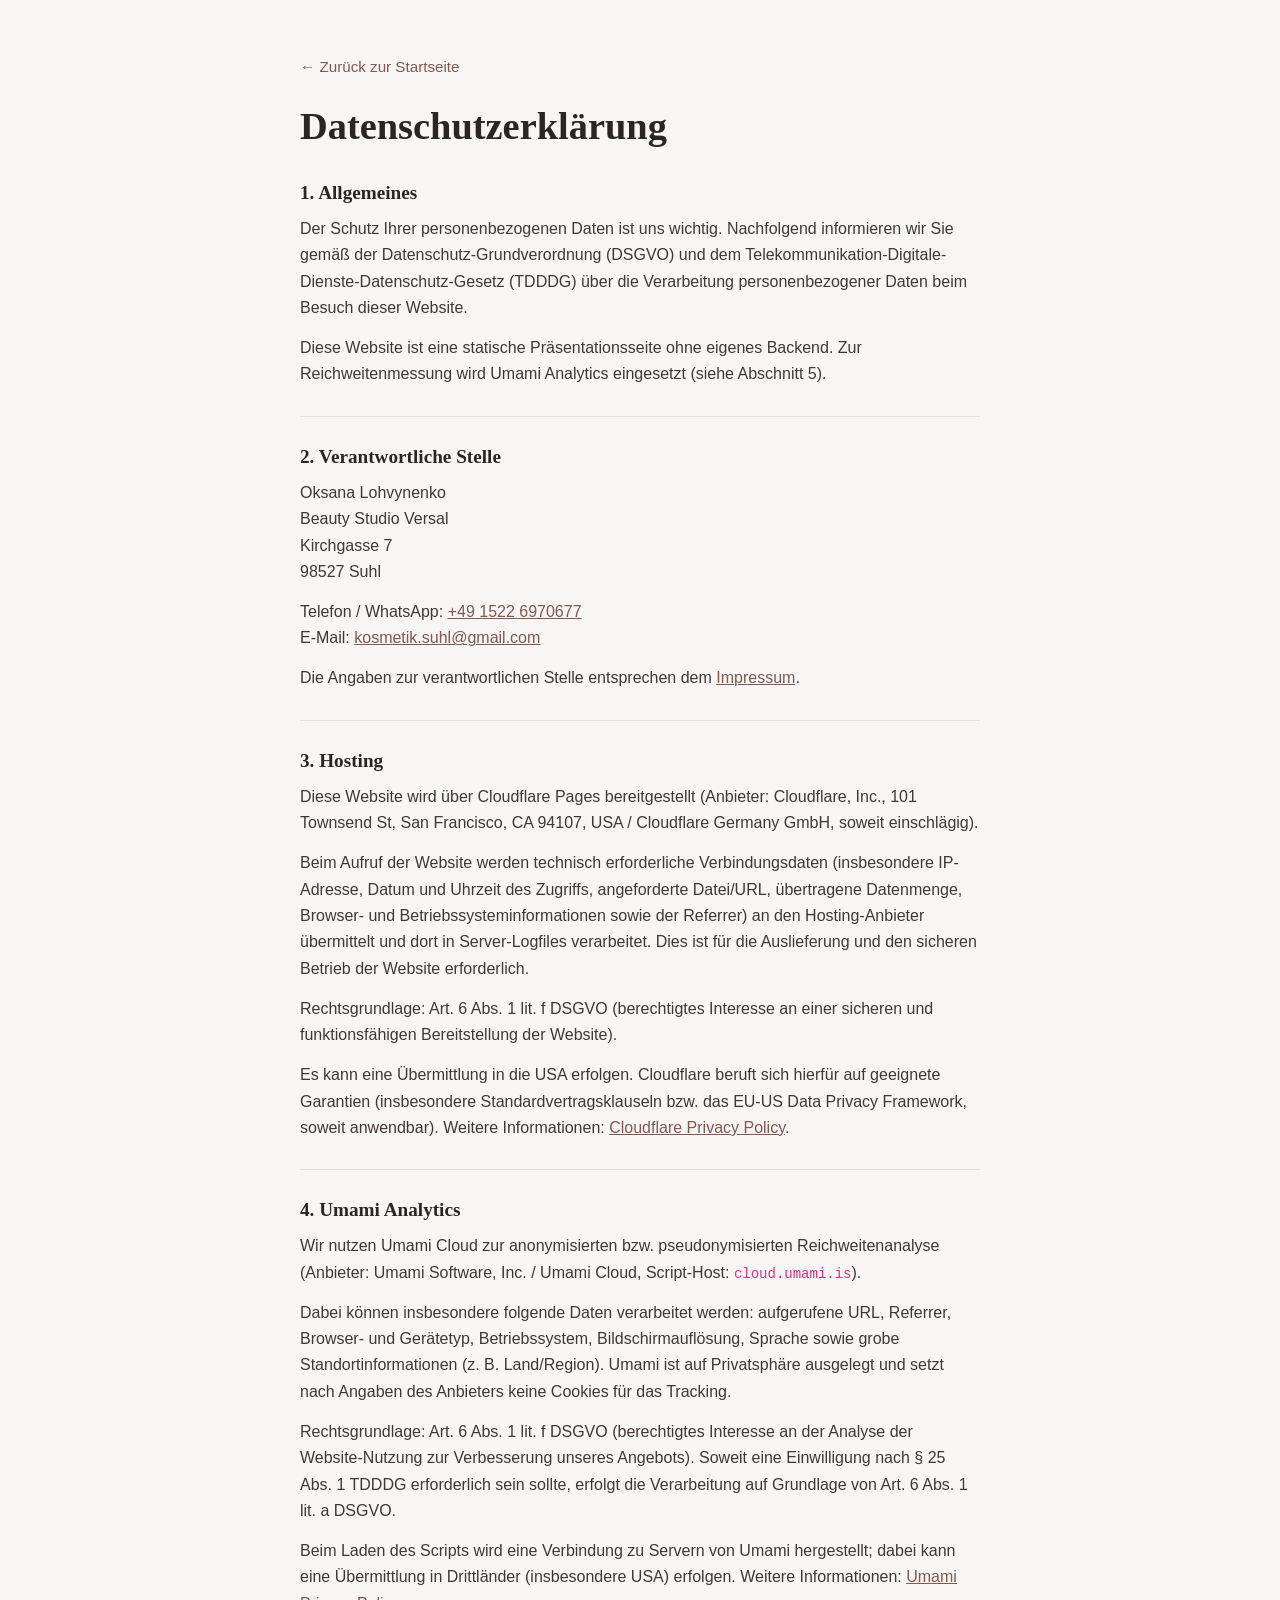
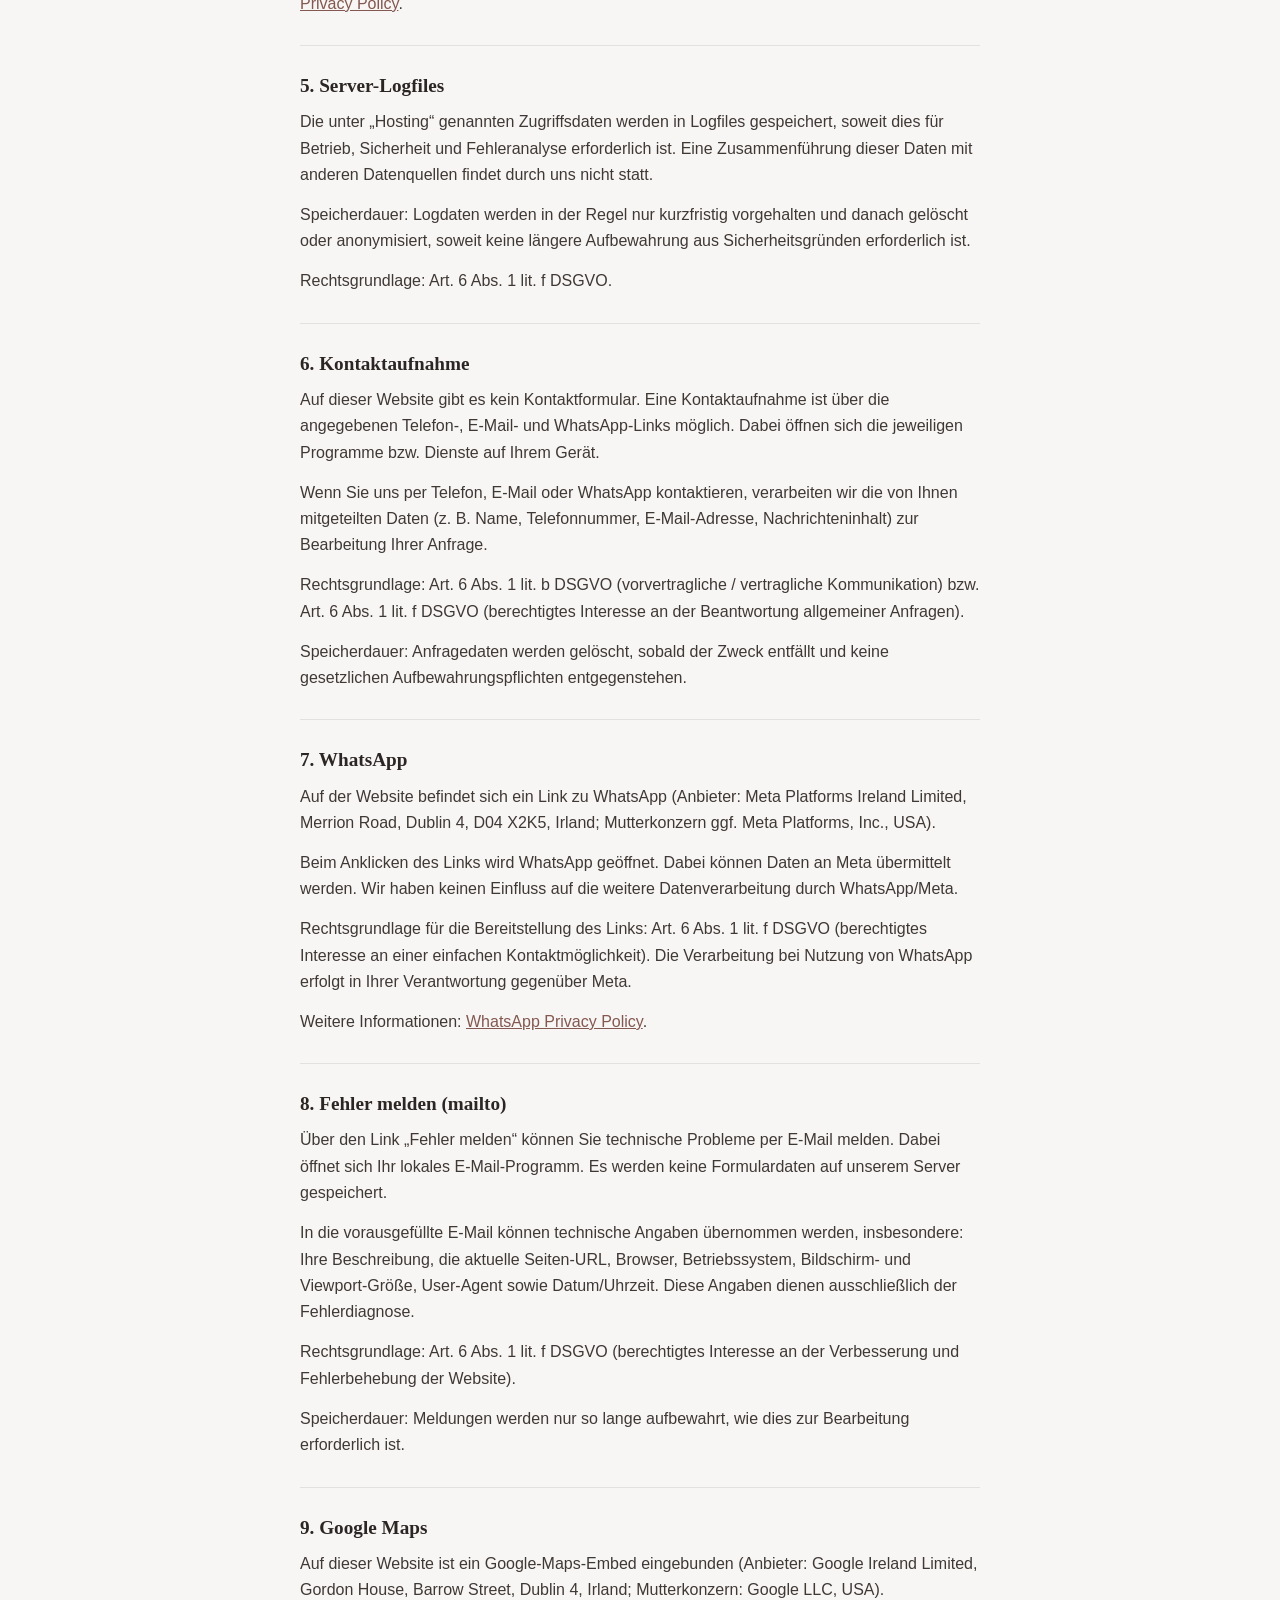
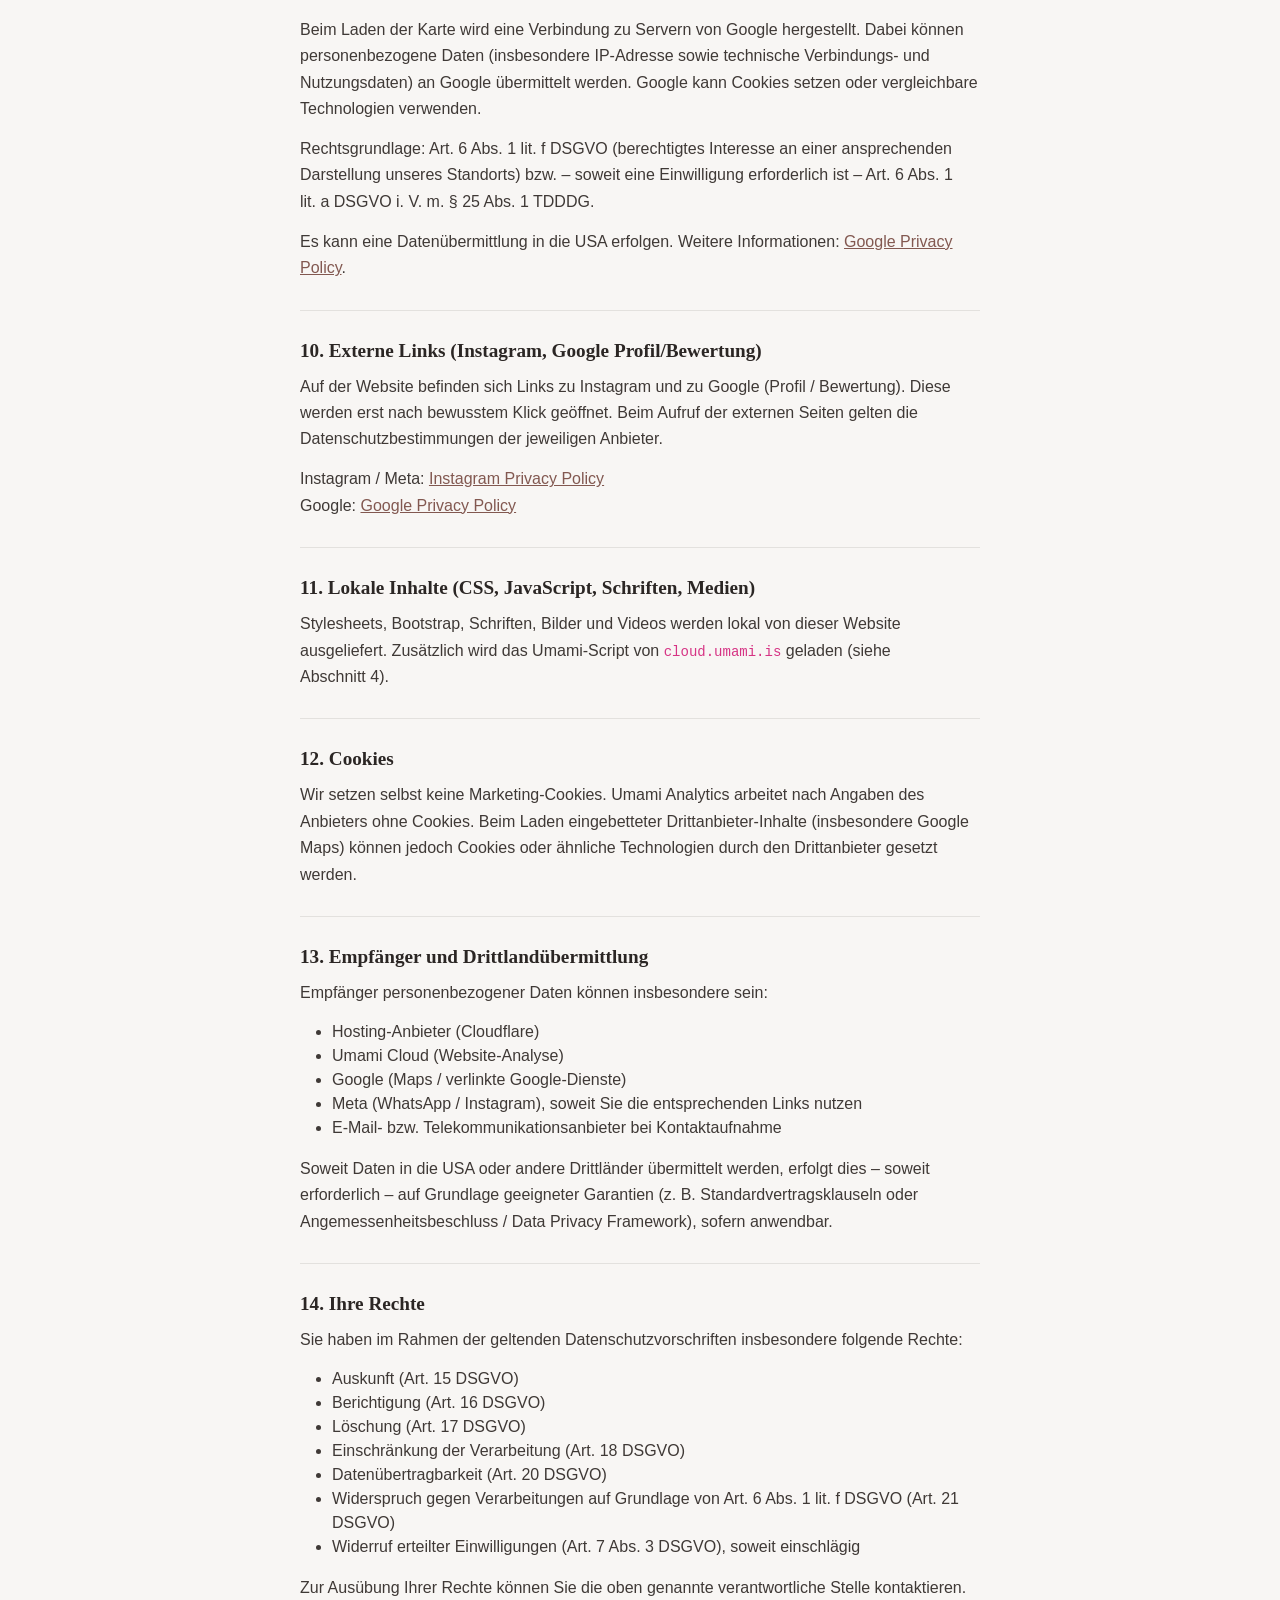
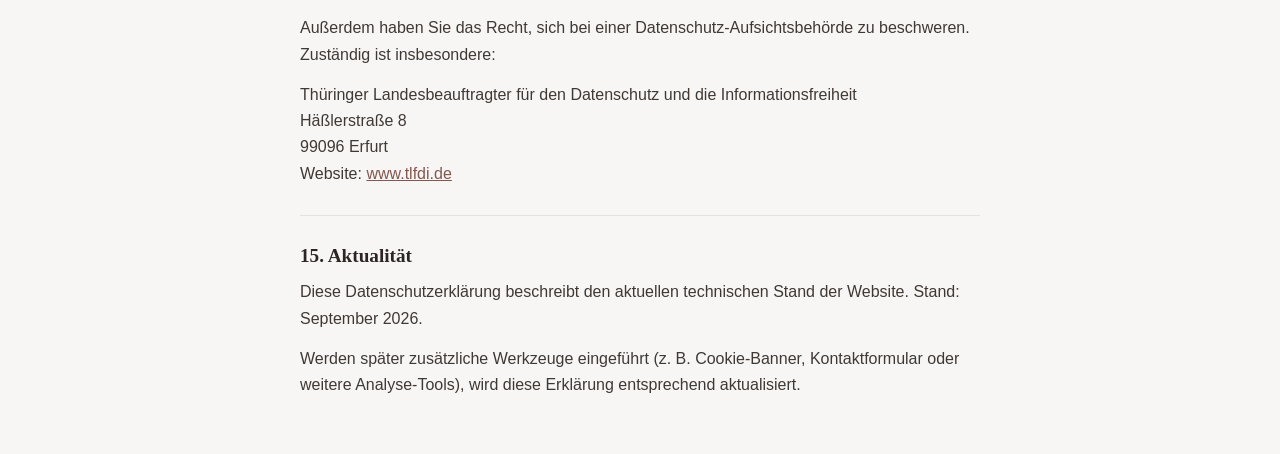
==== commit 9c718190: "main: add Umami analytics" ====
--- a/legal/datenschutz.html
+++ b/legal/datenschutz.html
@@ -15,6 +15,7 @@
   <link rel="manifest" href="../assets/images/favicon/site.webmanifest" />
   <link rel="stylesheet" href="../assets/css/bootstrap.css">
   <link rel="stylesheet" href="../assets/css/style.css">
+  <script defer src="https://cloud.umami.is/script.js" data-website-id="07e20020-88ff-4dad-904c-0dc1d95ca5b4"></script>
 </head>
 <body>
   <main class="legal-page">
@@ -34,8 +35,8 @@
           über die Verarbeitung personenbezogener Daten beim Besuch dieser Website.
         </p>
         <p>
-          Diese Website ist eine statische Präsentationsseite ohne eigenes Backend
-          und ohne Analyse- oder Tracking-Tools.
+          Diese Website ist eine statische Präsentationsseite ohne eigenes Backend.
+          Zur Reichweitenmessung wird Umami Analytics eingesetzt (siehe Abschnitt&nbsp;5).
         </p>
       </section>
 
@@ -85,8 +86,37 @@
         </p>
       </section>
 
+      <section class="legal-block" aria-labelledby="privacy-umami">
+        <h2 id="privacy-umami">4. Umami Analytics</h2>
+        <p>
+          Wir nutzen Umami Cloud zur anonymisierten bzw. pseudonymisierten
+          Reichweitenanalyse
+          (Anbieter: Umami Software, Inc. / Umami Cloud,
+          Script-Host: <code>cloud.umami.is</code>).
+        </p>
+        <p>
+          Dabei können insbesondere folgende Daten verarbeitet werden:
+          aufgerufene URL, Referrer, Browser- und Gerätetyp, Betriebssystem,
+          Bildschirmauflösung, Sprache sowie grobe Standortinformationen
+          (z.&nbsp;B. Land/Region). Umami ist auf Privatsphäre ausgelegt und
+          setzt nach Angaben des Anbieters keine Cookies für das Tracking.
+        </p>
+        <p>
+          Rechtsgrundlage: Art.&nbsp;6 Abs.&nbsp;1 lit.&nbsp;f DSGVO (berechtigtes Interesse
+          an der Analyse der Website-Nutzung zur Verbesserung unseres Angebots).
+          Soweit eine Einwilligung nach §&nbsp;25 Abs.&nbsp;1 TDDDG erforderlich sein sollte,
+          erfolgt die Verarbeitung auf Grundlage von Art.&nbsp;6 Abs.&nbsp;1 lit.&nbsp;a DSGVO.
+        </p>
+        <p>
+          Beim Laden des Scripts wird eine Verbindung zu Servern von Umami
+          hergestellt; dabei kann eine Übermittlung in Drittländer (insbesondere USA)
+          erfolgen. Weitere Informationen:
+          <a href="https://umami.is/privacy" target="_blank" rel="noopener noreferrer">Umami Privacy Policy</a>.
+        </p>
+      </section>
+
       <section class="legal-block" aria-labelledby="privacy-logs">
-        <h2 id="privacy-logs">4. Server-Logfiles</h2>
+        <h2 id="privacy-logs">5. Server-Logfiles</h2>
         <p>
           Die unter „Hosting“ genannten Zugriffsdaten werden in Logfiles
           gespeichert, soweit dies für Betrieb, Sicherheit und Fehleranalyse
@@ -104,7 +134,7 @@
       </section>
 
       <section class="legal-block" aria-labelledby="privacy-contact">
-        <h2 id="privacy-contact">5. Kontaktaufnahme</h2>
+        <h2 id="privacy-contact">6. Kontaktaufnahme</h2>
         <p>
           Auf dieser Website gibt es kein Kontaktformular. Eine Kontaktaufnahme
           ist über die angegebenen Telefon-, E-Mail- und WhatsApp-Links möglich.
@@ -127,7 +157,7 @@
       </section>
 
       <section class="legal-block" aria-labelledby="privacy-whatsapp">
-        <h2 id="privacy-whatsapp">6. WhatsApp</h2>
+        <h2 id="privacy-whatsapp">7. WhatsApp</h2>
         <p>
           Auf der Website befindet sich ein Link zu WhatsApp
           (Anbieter: Meta Platforms Ireland Limited, Merrion Road, Dublin 4, D04 X2K5, Irland;
@@ -151,7 +181,7 @@
       </section>
 
       <section class="legal-block" aria-labelledby="privacy-report">
-        <h2 id="privacy-report">7. Fehler melden (mailto)</h2>
+        <h2 id="privacy-report">8. Fehler melden (mailto)</h2>
         <p>
           Über den Link „Fehler melden“ können Sie technische Probleme per E-Mail
           melden. Dabei öffnet sich Ihr lokales E-Mail-Programm. Es werden keine
@@ -174,7 +204,7 @@
       </section>
 
       <section class="legal-block" aria-labelledby="privacy-maps">
-        <h2 id="privacy-maps">8. Google Maps</h2>
+        <h2 id="privacy-maps">9. Google Maps</h2>
         <p>
           Auf dieser Website ist ein Google-Maps-Embed eingebunden
           (Anbieter: Google Ireland Limited, Gordon House, Barrow Street, Dublin 4, Irland;
@@ -199,7 +229,7 @@
       </section>
 
       <section class="legal-block" aria-labelledby="privacy-links">
-        <h2 id="privacy-links">9. Externe Links (Instagram, Google Profil/Bewertung)</h2>
+        <h2 id="privacy-links">10. Externe Links (Instagram, Google Profil/Bewertung)</h2>
         <p>
           Auf der Website befinden sich Links zu Instagram und zu Google
           (Profil / Bewertung). Diese werden erst nach bewusstem Klick geöffnet.
@@ -215,18 +245,19 @@
       </section>
 
       <section class="legal-block" aria-labelledby="privacy-assets">
-        <h2 id="privacy-assets">10. Lokale Inhalte (CSS, JavaScript, Schriften, Medien)</h2>
-        <p>
-          Stylesheets, Skripte (einschließlich Bootstrap), Schriften, Bilder und
-          Videos werden lokal von dieser Website ausgeliefert und nicht über
-          Drittanbieter-CDNs geladen.
+        <h2 id="privacy-assets">11. Lokale Inhalte (CSS, JavaScript, Schriften, Medien)</h2>
+        <p>
+          Stylesheets, Bootstrap, Schriften, Bilder und Videos werden lokal
+          von dieser Website ausgeliefert. Zusätzlich wird das Umami-Script
+          von <code>cloud.umami.is</code> geladen (siehe Abschnitt&nbsp;4).
         </p>
       </section>
 
       <section class="legal-block" aria-labelledby="privacy-cookies">
-        <h2 id="privacy-cookies">11. Cookies</h2>
-        <p>
-          Wir setzen selbst keine Analyse- oder Marketing-Cookies.
+        <h2 id="privacy-cookies">12. Cookies</h2>
+        <p>
+          Wir setzen selbst keine Marketing-Cookies.
+          Umami Analytics arbeitet nach Angaben des Anbieters ohne Cookies.
           Beim Laden eingebetteter Drittanbieter-Inhalte (insbesondere Google Maps)
           können jedoch Cookies oder ähnliche Technologien durch den Drittanbieter
           gesetzt werden.
@@ -234,12 +265,13 @@
       </section>
 
       <section class="legal-block" aria-labelledby="privacy-recipients">
-        <h2 id="privacy-recipients">12. Empfänger und Drittlandübermittlung</h2>
+        <h2 id="privacy-recipients">13. Empfänger und Drittlandübermittlung</h2>
         <p>
           Empfänger personenbezogener Daten können insbesondere sein:
         </p>
         <ul>
           <li>Hosting-Anbieter (Cloudflare)</li>
+          <li>Umami Cloud (Website-Analyse)</li>
           <li>Google (Maps / verlinkte Google-Dienste)</li>
           <li>Meta (WhatsApp / Instagram), soweit Sie die entsprechenden Links nutzen</li>
           <li>E-Mail- bzw. Telekommunikationsanbieter bei Kontaktaufnahme</li>
@@ -253,7 +285,7 @@
       </section>
 
       <section class="legal-block" aria-labelledby="privacy-rights">
-        <h2 id="privacy-rights">13. Ihre Rechte</h2>
+        <h2 id="privacy-rights">14. Ihre Rechte</h2>
         <p>
           Sie haben im Rahmen der geltenden Datenschutzvorschriften insbesondere
           folgende Rechte:
@@ -285,15 +317,15 @@
       </section>
 
       <section class="legal-block" aria-labelledby="privacy-updates">
-        <h2 id="privacy-updates">14. Aktualität</h2>
+        <h2 id="privacy-updates">15. Aktualität</h2>
         <p>
           Diese Datenschutzerklärung beschreibt den aktuellen technischen Stand
-          der Website. Stand: August 2026.
-        </p>
-        <p>
-          Werden später zusätzliche Werkzeuge eingeführt (z.&nbsp;B. Analyse-Tools,
-          Cookie-Banner, Kontaktformular), wird diese Erklärung entsprechend
-          aktualisiert.
+          der Website. Stand: September 2026.
+        </p>
+        <p>
+          Werden später zusätzliche Werkzeuge eingeführt (z.&nbsp;B. Cookie-Banner,
+          Kontaktformular oder weitere Analyse-Tools), wird diese Erklärung
+          entsprechend aktualisiert.
         </p>
       </section>
     </div>
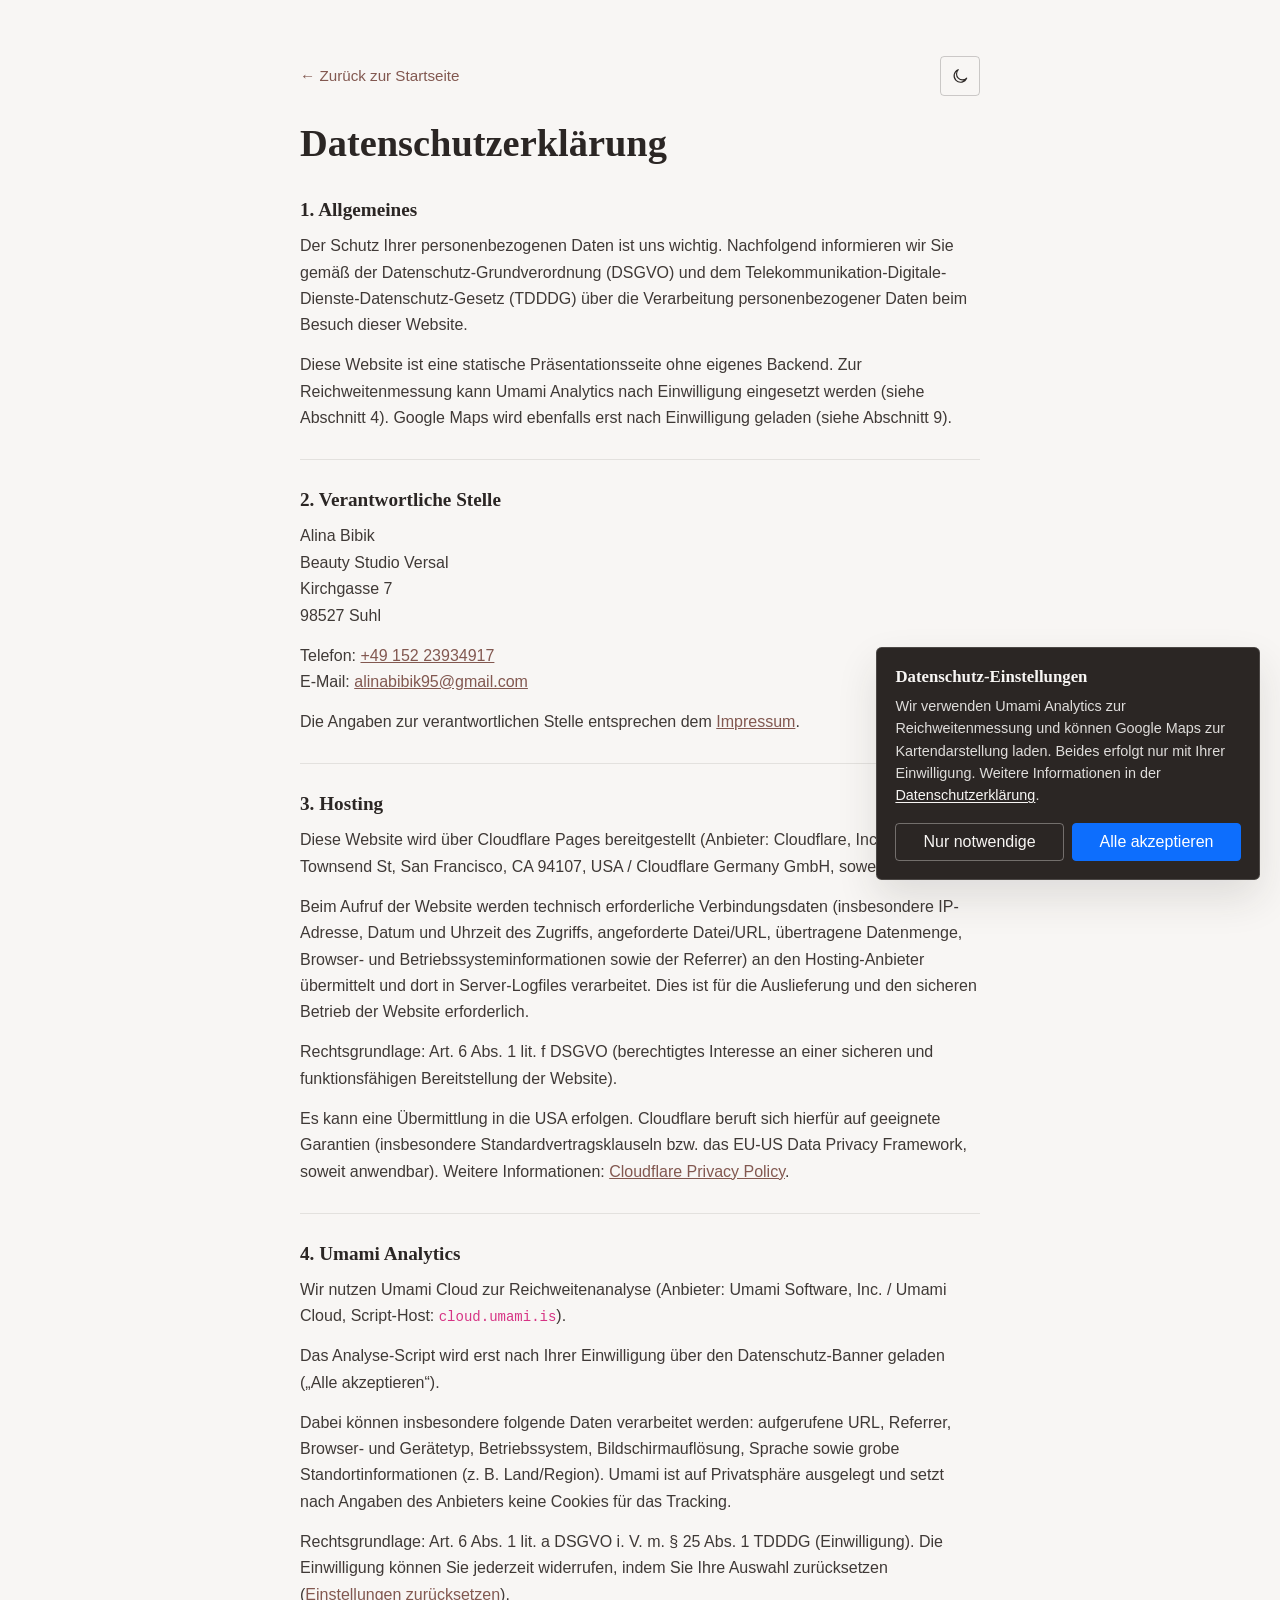
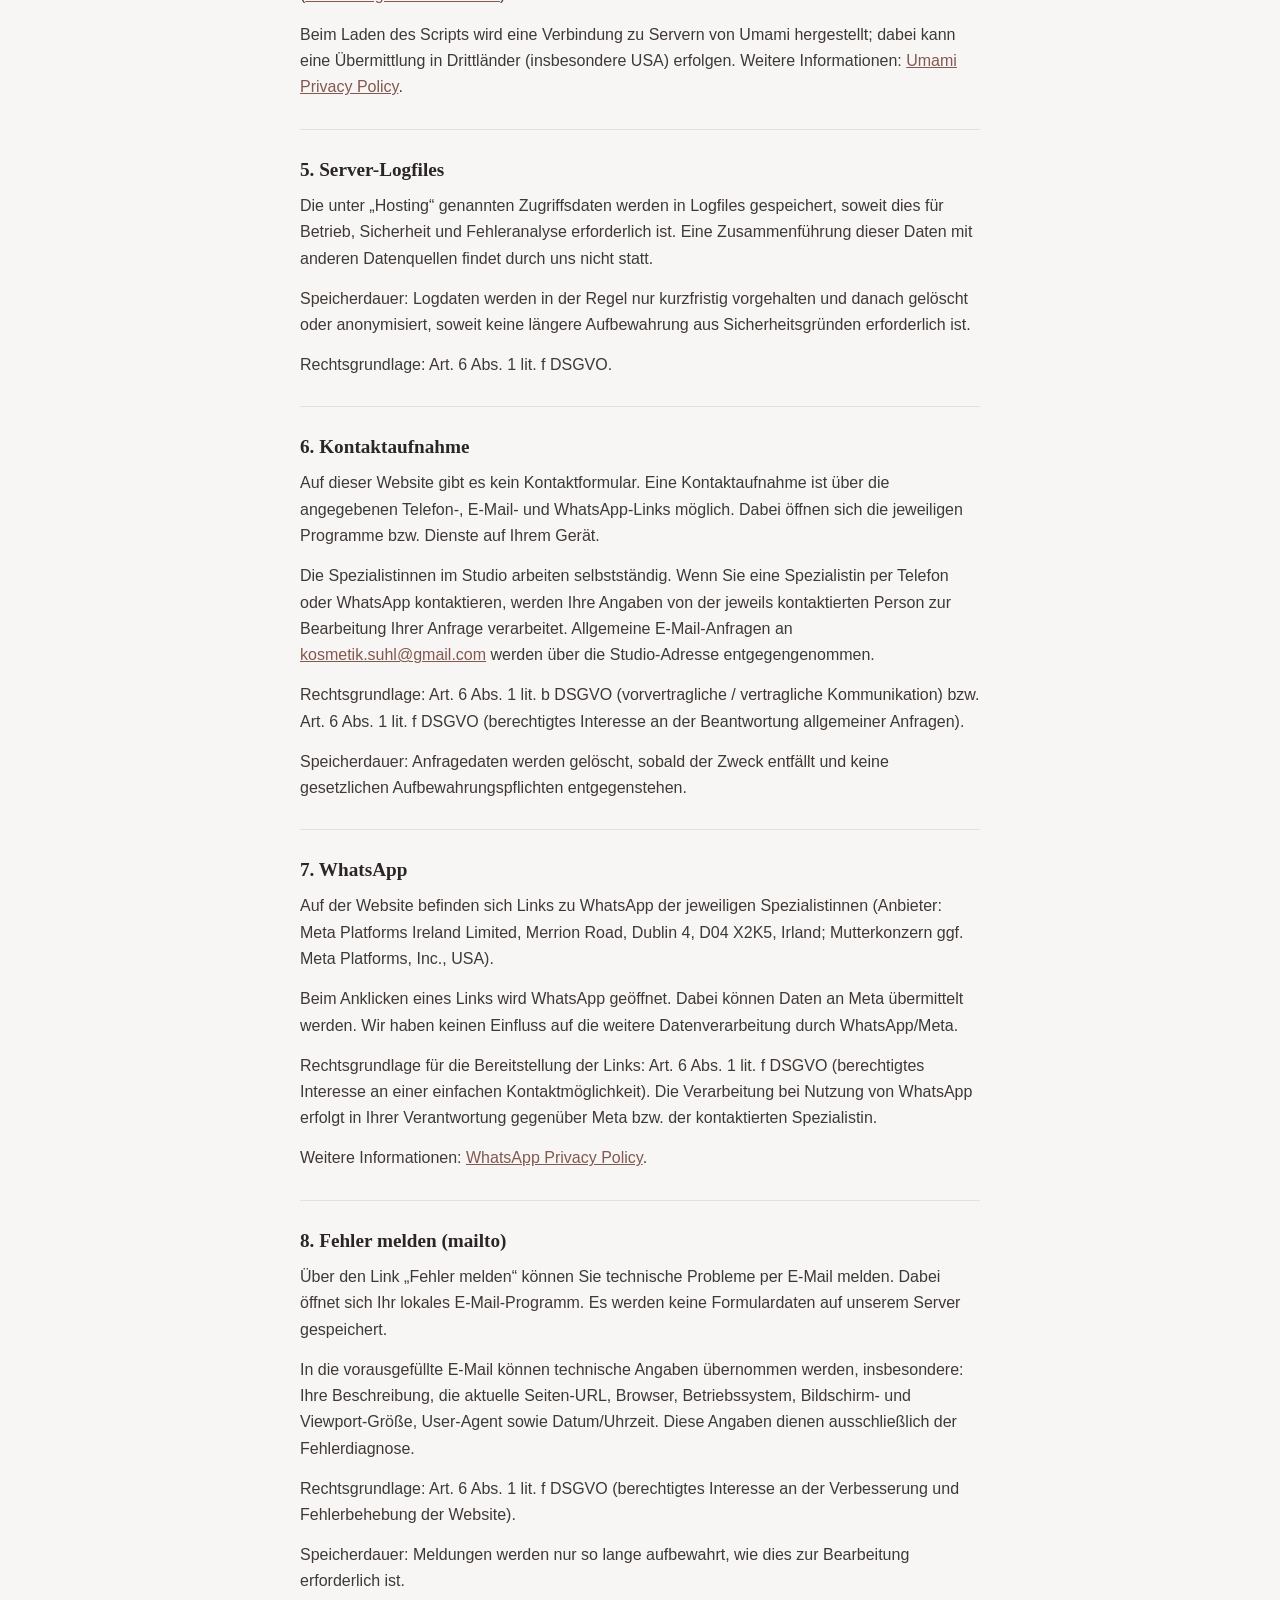
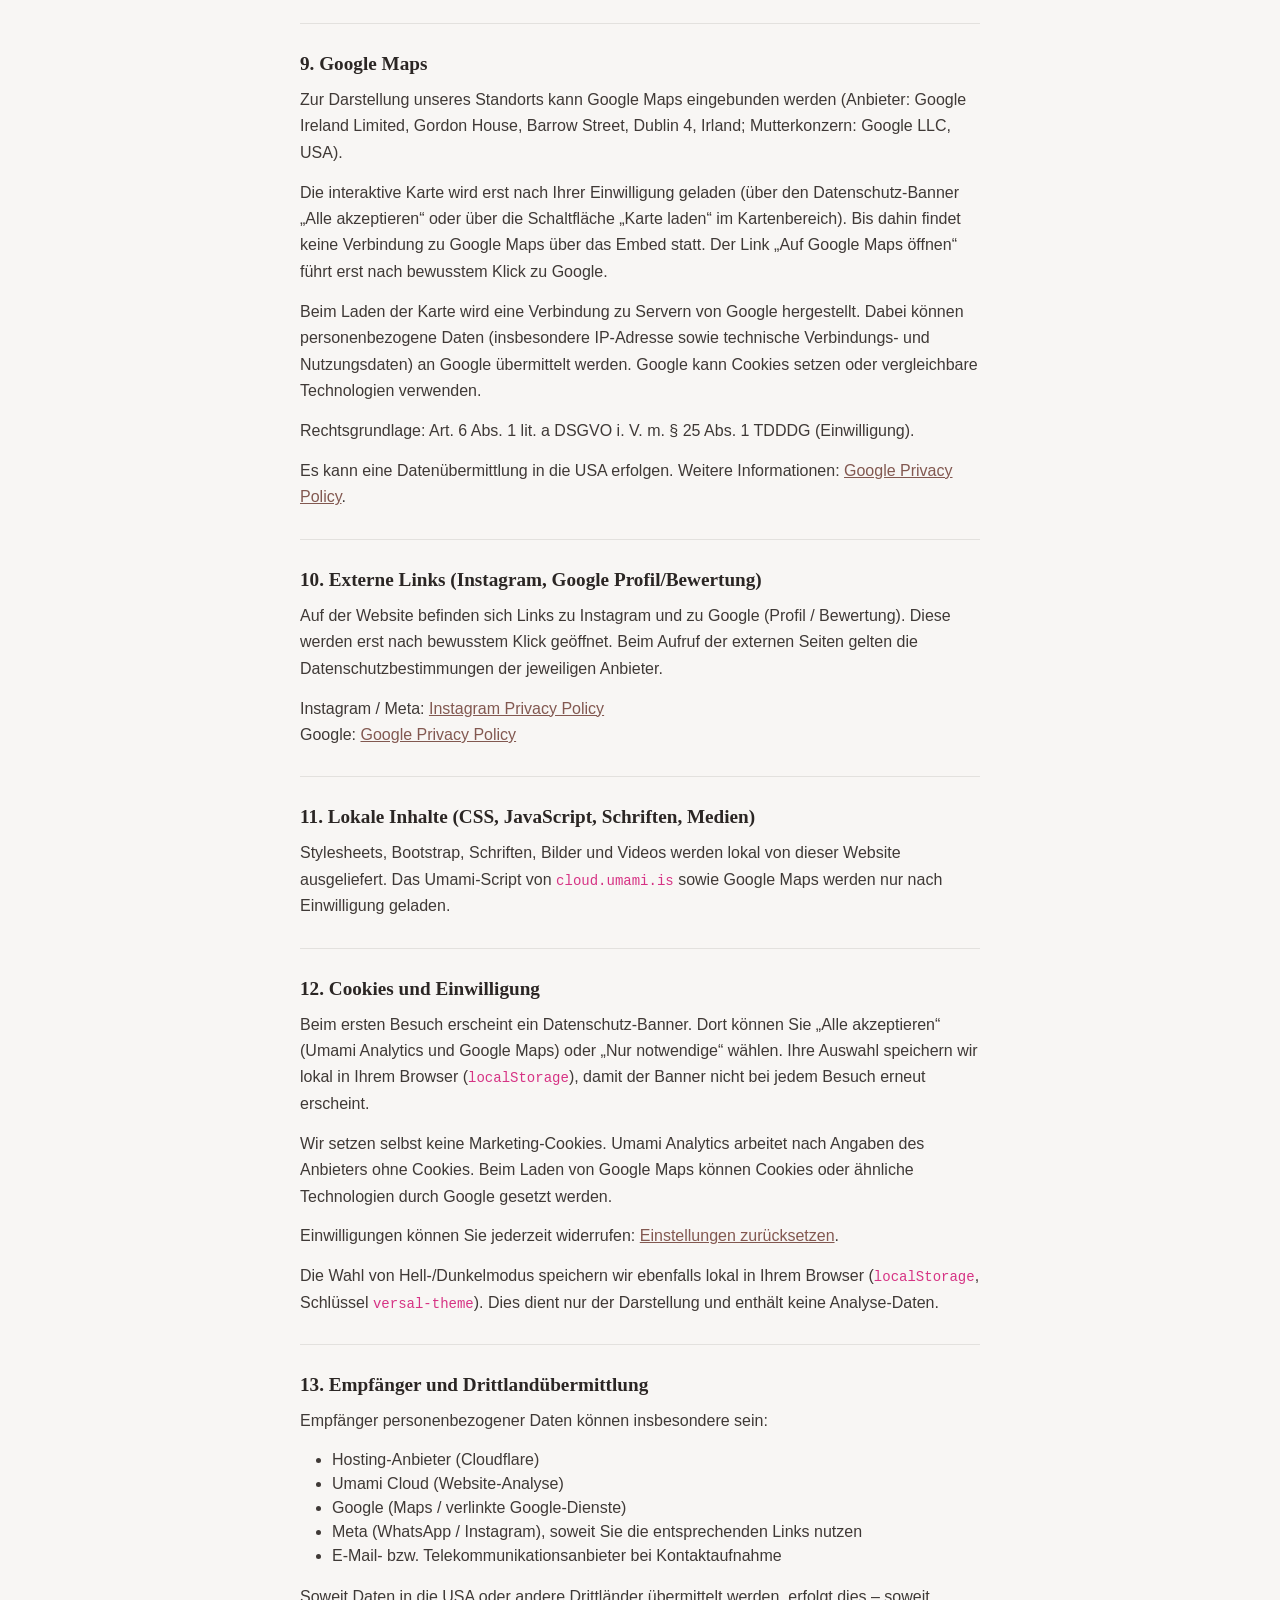
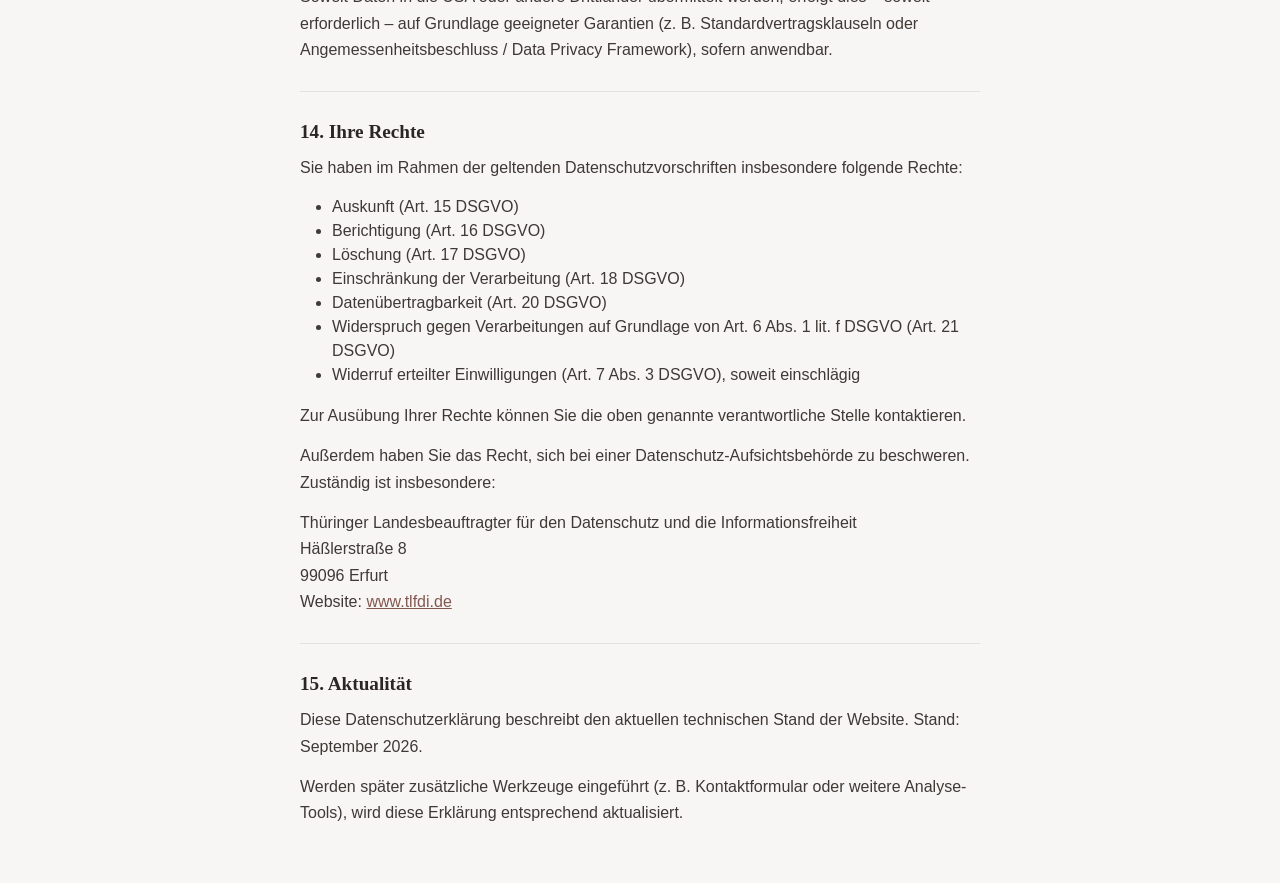
==== commit 61f3c500: "main: create dark theme & update legal trxt" ====
--- a/legal/datenschutz.html
+++ b/legal/datenschutz.html
@@ -13,16 +13,45 @@
   <link rel="apple-touch-icon" sizes="180x180" href="../assets/images/favicon/apple-touch-icon.png" />
   <meta name="apple-mobile-web-app-title" content="Versal" />
   <link rel="manifest" href="../assets/images/favicon/site.webmanifest" />
+  <script>
+    (function () {
+      try {
+        var stored = localStorage.getItem("versal-theme");
+        var theme = stored === "light" || stored === "dark"
+          ? stored
+          : (window.matchMedia("(prefers-color-scheme: dark)").matches ? "dark" : "light");
+        document.documentElement.setAttribute("data-theme", theme);
+      } catch (error) {
+        document.documentElement.setAttribute("data-theme", "light");
+      }
+    })();
+  </script>
   <link rel="stylesheet" href="../assets/css/bootstrap.css">
   <link rel="stylesheet" href="../assets/css/style.css">
-  <script defer src="https://cloud.umami.is/script.js" data-website-id="07e20020-88ff-4dad-904c-0dc1d95ca5b4"></script>
 </head>
 <body>
   <main class="legal-page">
     <div class="container legal-page__inner">
-      <p class="legal-page__back">
-        <a href="../index.html">← Zurück zur Startseite</a>
-      </p>
+      <div class="legal-page__toolbar">
+        <p class="legal-page__back">
+          <a href="../index.html">← Zurück zur Startseite</a>
+        </p>
+        <button
+          type="button"
+          class="theme-toggle"
+          data-theme-toggle
+          aria-label="Dunklen Modus aktivieren"
+          aria-pressed="false"
+        >
+          <svg class="theme-toggle__icon theme-toggle__icon--moon" xmlns="http://www.w3.org/2000/svg" viewBox="0 0 24 24" fill="none" aria-hidden="true">
+            <path d="M20.5 14.5A8.5 8.5 0 1 1 9.5 3.5 7 7 0 0 0 20.5 14.5z" stroke="currentColor" stroke-width="1.5" stroke-linejoin="round"/>
+          </svg>
+          <svg class="theme-toggle__icon theme-toggle__icon--sun" xmlns="http://www.w3.org/2000/svg" viewBox="0 0 24 24" fill="none" aria-hidden="true">
+            <circle cx="12" cy="12" r="4" stroke="currentColor" stroke-width="1.5"/>
+            <path d="M12 2.5v2.2M12 19.3v2.2M2.5 12h2.2M19.3 12h2.2M5.1 5.1l1.6 1.6M17.3 17.3l1.6 1.6M18.9 5.1l-1.6 1.6M6.7 17.3l-1.6 1.6" stroke="currentColor" stroke-width="1.5" stroke-linecap="round"/>
+          </svg>
+        </button>
+      </div>
 
       <h1 class="legal-page__title">Datenschutzerklärung</h1>
 
@@ -36,21 +65,23 @@
         </p>
         <p>
           Diese Website ist eine statische Präsentationsseite ohne eigenes Backend.
-          Zur Reichweitenmessung wird Umami Analytics eingesetzt (siehe Abschnitt&nbsp;5).
+          Zur Reichweitenmessung kann Umami Analytics nach Einwilligung eingesetzt
+          werden (siehe Abschnitt&nbsp;4). Google Maps wird ebenfalls erst nach
+          Einwilligung geladen (siehe Abschnitt&nbsp;9).
         </p>
       </section>
 
       <section class="legal-block" aria-labelledby="privacy-controller">
         <h2 id="privacy-controller">2. Verantwortliche Stelle</h2>
         <p>
-          Oksana Lohvynenko<br>
+          Alina Bibik<br>
           Beauty Studio Versal<br>
           Kirchgasse 7<br>
           98527 Suhl
         </p>
         <p>
-          Telefon / WhatsApp: <a href="tel:+4915226970677">+49 1522 6970677</a><br>
-          E-Mail: <a href="mailto:kosmetik.suhl@gmail.com">kosmetik.suhl@gmail.com</a>
+          Telefon: <a href="tel:+4915223934917">+49 152 23934917</a><br>
+          E-Mail: <a href="mailto:alinabibik95@gmail.com">alinabibik95@gmail.com</a>
         </p>
         <p>
           Die Angaben zur verantwortlichen Stelle entsprechen dem
@@ -89,10 +120,13 @@
       <section class="legal-block" aria-labelledby="privacy-umami">
         <h2 id="privacy-umami">4. Umami Analytics</h2>
         <p>
-          Wir nutzen Umami Cloud zur anonymisierten bzw. pseudonymisierten
-          Reichweitenanalyse
+          Wir nutzen Umami Cloud zur Reichweitenanalyse
           (Anbieter: Umami Software, Inc. / Umami Cloud,
           Script-Host: <code>cloud.umami.is</code>).
+        </p>
+        <p>
+          Das Analyse-Script wird erst nach Ihrer Einwilligung über den
+          Datenschutz-Banner geladen („Alle akzeptieren“).
         </p>
         <p>
           Dabei können insbesondere folgende Daten verarbeitet werden:
@@ -102,10 +136,10 @@
           setzt nach Angaben des Anbieters keine Cookies für das Tracking.
         </p>
         <p>
-          Rechtsgrundlage: Art.&nbsp;6 Abs.&nbsp;1 lit.&nbsp;f DSGVO (berechtigtes Interesse
-          an der Analyse der Website-Nutzung zur Verbesserung unseres Angebots).
-          Soweit eine Einwilligung nach §&nbsp;25 Abs.&nbsp;1 TDDDG erforderlich sein sollte,
-          erfolgt die Verarbeitung auf Grundlage von Art.&nbsp;6 Abs.&nbsp;1 lit.&nbsp;a DSGVO.
+          Rechtsgrundlage: Art.&nbsp;6 Abs.&nbsp;1 lit.&nbsp;a DSGVO i.&nbsp;V.&nbsp;m.
+          §&nbsp;25 Abs.&nbsp;1 TDDDG (Einwilligung). Die Einwilligung können Sie
+          jederzeit widerrufen, indem Sie Ihre Auswahl zurücksetzen
+          (<a href="#privacy-consent" data-consent-reset>Einstellungen zurücksetzen</a>).
         </p>
         <p>
           Beim Laden des Scripts wird eine Verbindung zu Servern von Umami
@@ -141,9 +175,12 @@
           Dabei öffnen sich die jeweiligen Programme bzw. Dienste auf Ihrem Gerät.
         </p>
         <p>
-          Wenn Sie uns per Telefon, E-Mail oder WhatsApp kontaktieren, verarbeiten
-          wir die von Ihnen mitgeteilten Daten (z.&nbsp;B. Name, Telefonnummer,
-          E-Mail-Adresse, Nachrichteninhalt) zur Bearbeitung Ihrer Anfrage.
+          Die Spezialistinnen im Studio arbeiten selbstständig. Wenn Sie eine
+          Spezialistin per Telefon oder WhatsApp kontaktieren, werden Ihre Angaben
+          von der jeweils kontaktierten Person zur Bearbeitung Ihrer Anfrage
+          verarbeitet. Allgemeine E-Mail-Anfragen an
+          <a href="mailto:kosmetik.suhl@gmail.com">kosmetik.suhl@gmail.com</a>
+          werden über die Studio-Adresse entgegengenommen.
         </p>
         <p>
           Rechtsgrundlage: Art.&nbsp;6 Abs.&nbsp;1 lit.&nbsp;b DSGVO (vorvertragliche /
@@ -159,20 +196,20 @@
       <section class="legal-block" aria-labelledby="privacy-whatsapp">
         <h2 id="privacy-whatsapp">7. WhatsApp</h2>
         <p>
-          Auf der Website befindet sich ein Link zu WhatsApp
+          Auf der Website befinden sich Links zu WhatsApp der jeweiligen Spezialistinnen
           (Anbieter: Meta Platforms Ireland Limited, Merrion Road, Dublin 4, D04 X2K5, Irland;
           Mutterkonzern ggf. Meta Platforms, Inc., USA).
         </p>
         <p>
-          Beim Anklicken des Links wird WhatsApp geöffnet. Dabei können Daten
+          Beim Anklicken eines Links wird WhatsApp geöffnet. Dabei können Daten
           an Meta übermittelt werden. Wir haben keinen Einfluss auf die weitere
           Datenverarbeitung durch WhatsApp/Meta.
         </p>
         <p>
-          Rechtsgrundlage für die Bereitstellung des Links: Art.&nbsp;6 Abs.&nbsp;1 lit.&nbsp;f DSGVO
+          Rechtsgrundlage für die Bereitstellung der Links: Art.&nbsp;6 Abs.&nbsp;1 lit.&nbsp;f DSGVO
           (berechtigtes Interesse an einer einfachen Kontaktmöglichkeit).
           Die Verarbeitung bei Nutzung von WhatsApp erfolgt in Ihrer Verantwortung
-          gegenüber Meta.
+          gegenüber Meta bzw. der kontaktierten Spezialistin.
         </p>
         <p>
           Weitere Informationen:
@@ -206,9 +243,16 @@
       <section class="legal-block" aria-labelledby="privacy-maps">
         <h2 id="privacy-maps">9. Google Maps</h2>
         <p>
-          Auf dieser Website ist ein Google-Maps-Embed eingebunden
+          Zur Darstellung unseres Standorts kann Google Maps eingebunden werden
           (Anbieter: Google Ireland Limited, Gordon House, Barrow Street, Dublin 4, Irland;
           Mutterkonzern: Google LLC, USA).
+        </p>
+        <p>
+          Die interaktive Karte wird erst nach Ihrer Einwilligung geladen
+          (über den Datenschutz-Banner „Alle akzeptieren“ oder über die Schaltfläche
+          „Karte laden“ im Kartenbereich). Bis dahin findet keine Verbindung zu
+          Google Maps über das Embed statt. Der Link „Auf Google Maps öffnen“
+          führt erst nach bewusstem Klick zu Google.
         </p>
         <p>
           Beim Laden der Karte wird eine Verbindung zu Servern von Google hergestellt.
@@ -217,10 +261,8 @@
           Google kann Cookies setzen oder vergleichbare Technologien verwenden.
         </p>
         <p>
-          Rechtsgrundlage: Art.&nbsp;6 Abs.&nbsp;1 lit.&nbsp;f DSGVO (berechtigtes Interesse
-          an einer ansprechenden Darstellung unseres Standorts) bzw. – soweit eine
-          Einwilligung erforderlich ist – Art.&nbsp;6 Abs.&nbsp;1 lit.&nbsp;a DSGVO i.&nbsp;V.&nbsp;m.
-          §&nbsp;25 Abs.&nbsp;1 TDDDG.
+          Rechtsgrundlage: Art.&nbsp;6 Abs.&nbsp;1 lit.&nbsp;a DSGVO i.&nbsp;V.&nbsp;m.
+          §&nbsp;25 Abs.&nbsp;1 TDDDG (Einwilligung).
         </p>
         <p>
           Es kann eine Datenübermittlung in die USA erfolgen. Weitere Informationen:
@@ -248,19 +290,35 @@
         <h2 id="privacy-assets">11. Lokale Inhalte (CSS, JavaScript, Schriften, Medien)</h2>
         <p>
           Stylesheets, Bootstrap, Schriften, Bilder und Videos werden lokal
-          von dieser Website ausgeliefert. Zusätzlich wird das Umami-Script
-          von <code>cloud.umami.is</code> geladen (siehe Abschnitt&nbsp;4).
+          von dieser Website ausgeliefert. Das Umami-Script von
+          <code>cloud.umami.is</code> sowie Google Maps werden nur nach
+          Einwilligung geladen.
         </p>
       </section>
 
       <section class="legal-block" aria-labelledby="privacy-cookies">
-        <h2 id="privacy-cookies">12. Cookies</h2>
+        <h2 id="privacy-cookies">12. Cookies und Einwilligung</h2>
+        <p id="privacy-consent">
+          Beim ersten Besuch erscheint ein Datenschutz-Banner. Dort können Sie
+          „Alle akzeptieren“ (Umami Analytics und Google Maps) oder
+          „Nur notwendige“ wählen. Ihre Auswahl speichern wir lokal in Ihrem
+          Browser (<code>localStorage</code>), damit der Banner nicht bei jedem
+          Besuch erneut erscheint.
+        </p>
         <p>
           Wir setzen selbst keine Marketing-Cookies.
           Umami Analytics arbeitet nach Angaben des Anbieters ohne Cookies.
-          Beim Laden eingebetteter Drittanbieter-Inhalte (insbesondere Google Maps)
-          können jedoch Cookies oder ähnliche Technologien durch den Drittanbieter
-          gesetzt werden.
+          Beim Laden von Google Maps können Cookies oder ähnliche Technologien
+          durch Google gesetzt werden.
+        </p>
+        <p>
+          Einwilligungen können Sie jederzeit widerrufen:
+          <a href="#privacy-consent" data-consent-reset>Einstellungen zurücksetzen</a>.
+        </p>
+        <p>
+          Die Wahl von Hell-/Dunkelmodus speichern wir ebenfalls lokal in Ihrem
+          Browser (<code>localStorage</code>, Schlüssel <code>versal-theme</code>).
+          Dies dient nur der Darstellung und enthält keine Analyse-Daten.
         </p>
       </section>
 
@@ -323,12 +381,14 @@
           der Website. Stand: September 2026.
         </p>
         <p>
-          Werden später zusätzliche Werkzeuge eingeführt (z.&nbsp;B. Cookie-Banner,
-          Kontaktformular oder weitere Analyse-Tools), wird diese Erklärung
-          entsprechend aktualisiert.
+          Werden später zusätzliche Werkzeuge eingeführt (z.&nbsp;B. Kontaktformular
+          oder weitere Analyse-Tools), wird diese Erklärung entsprechend
+          aktualisiert.
         </p>
       </section>
     </div>
   </main>
+  <script src="../assets/js/theme.js"></script>
+  <script src="../assets/js/consent.js"></script>
 </body>
 </html>
--- a/assets/css/style.css
+++ b/assets/css/style.css
@@ -1,4 +1,5 @@
-:root {
+:root,
+html[data-theme="light"] {
   /* Premium, calm beauty palette — tuned for WCAG AA (≥4.5:1 text, ≥3:1 UI) */
   --color-primary: #825850;
   --color-primary-hover: #65413c;
@@ -6,6 +7,15 @@
   --color-light: #f8f6f4;
   --color-text: #3f3936;
   --color-overlay: rgba(28, 24, 22, 0.68);
+  --color-surface: #ffffff;
+  --color-on-primary: #f8f6f4;
+  --color-inverse-bg: #2b2624;
+  --color-inverse-text: #f8f6f4;
+  --color-nav-bg: rgba(248, 246, 244, 0.96);
+  --color-nav-border: rgba(43, 38, 36, 0.08);
+  --color-hero-overlay-top: rgba(28, 24, 22, 0.35);
+  --color-hero-overlay-bottom: rgba(28, 24, 22, 0.78);
+  --color-shadow: rgba(43, 38, 36, 0.12);
 
   --font-heading: "Iowan Old Style", "Palatino Linotype", Palatino, "Book Antiqua", Georgia, serif;
   --font-body: "Avenir Next", "Segoe UI", Candara, Calibri, sans-serif;
@@ -17,13 +27,46 @@
   --bs-primary-rgb: 130, 88, 80;
   --bs-body-font-family: var(--font-body);
   --bs-body-color: var(--color-text);
+  --bs-body-bg: var(--color-light);
   --bs-link-color: var(--color-primary);
   --bs-link-hover-color: var(--color-primary-hover);
+  color-scheme: light;
+}
+
+html[data-theme="dark"] {
+  --color-primary: #c4a39a;
+  --color-primary-hover: #d8bbb3;
+  --color-dark: #f0eae4;
+  --color-light: #141210;
+  --color-text: #cfc6bd;
+  --color-overlay: rgba(8, 7, 6, 0.72);
+  --color-surface: #1c1917;
+  --color-on-primary: #1a1513;
+  --color-inverse-bg: #0c0b0a;
+  --color-inverse-text: #f0eae4;
+  --color-nav-bg: rgba(20, 18, 16, 0.94);
+  --color-nav-border: rgba(240, 234, 228, 0.1);
+  --color-hero-overlay-top: rgba(8, 7, 6, 0.45);
+  --color-hero-overlay-bottom: rgba(8, 7, 6, 0.82);
+  --color-shadow: rgba(0, 0, 0, 0.4);
+
+  --bs-primary: var(--color-primary);
+  --bs-primary-rgb: 196, 163, 154;
+  --bs-body-color: var(--color-text);
+  --bs-body-bg: var(--color-light);
+  --bs-link-color: var(--color-primary);
+  --bs-link-hover-color: var(--color-primary-hover);
+  color-scheme: dark;
 }
 
 html {
   scroll-padding-top: calc(var(--nav-height) + 0.5rem);
   scroll-behavior: smooth;
+}
+
+/* Prevent flash before theme.js / inline boot script runs */
+html:not([data-theme]) {
+  color-scheme: light dark;
 }
 
 main > section {
@@ -63,8 +106,9 @@
 .contact :focus-visible,
 .site-footer :focus-visible,
 .hero :focus-visible,
+.consent-banner :focus-visible,
 .skip-link:focus-visible {
-  outline-color: var(--color-light);
+  outline-color: var(--color-inverse-text);
 }
 
 #main-content:focus-visible {
@@ -81,10 +125,10 @@
   z-index: 1080;
   padding: 0.75rem 1rem;
   background-color: var(--color-dark);
-  color: var(--color-light);
+  color: var(--color-inverse-text);
   text-decoration: none;
   border-radius: 0.25rem;
-  outline: 2px solid var(--color-light);
+  outline: 2px solid var(--color-inverse-text);
   outline-offset: 3px;
 }
 
@@ -97,8 +141,8 @@
 
 .site-navbar {
   min-height: var(--nav-height);
-  background-color: rgba(248, 246, 244, 0.96);
-  border-bottom: 1px solid rgba(43, 38, 36, 0.08);
+  background-color: var(--color-nav-bg);
+  border-bottom: 1px solid var(--color-nav-border);
   backdrop-filter: blur(8px);
 }
 
@@ -136,7 +180,7 @@
   --bs-btn-padding-x: 1.1rem;
   --bs-btn-font-size: 0.9rem;
   padding: 0.45rem 1.1rem;
-  color: var(--color-light);
+  color: var(--color-on-primary);
   background-color: var(--color-primary);
   border: 1px solid var(--color-primary);
   border-radius: 0.25rem;
@@ -144,7 +188,7 @@
 
 .site-navbar .nav-link.btn-nav-cta:hover,
 .site-navbar .nav-link.btn-nav-cta:focus {
-  color: var(--color-light);
+  color: var(--color-on-primary);
   background-color: var(--color-primary-hover);
   border-color: var(--color-primary-hover);
 }
@@ -172,7 +216,7 @@
   align-items: center;
   min-height: var(--hero-min-height);
   overflow: hidden;
-  color: var(--color-light);
+  color: var(--color-inverse-text);
   isolation: isolate;
 }
 
@@ -200,9 +244,9 @@
   background:
     linear-gradient(
       180deg,
-      rgba(28, 24, 22, 0.35) 0%,
+      var(--color-hero-overlay-top) 0%,
       var(--color-overlay) 55%,
-      rgba(28, 24, 22, 0.78) 100%
+      var(--color-hero-overlay-bottom) 100%
     );
   pointer-events: none;
 }
@@ -239,7 +283,7 @@
   margin-bottom: 1.75rem;
   font-size: clamp(1rem, 1.6vw, 1.2rem);
   line-height: 1.55;
-  color: var(--color-light);
+  color: var(--color-inverse-text);
   animation: hero-fade-up 0.9s ease-out 0.16s both;
 }
 
@@ -252,13 +296,13 @@
 }
 
 .hero__cta {
-  --bs-btn-color: var(--color-light);
+  --bs-btn-color: var(--color-on-primary);
   --bs-btn-bg: var(--color-primary);
   --bs-btn-border-color: var(--color-primary);
-  --bs-btn-hover-color: var(--color-light);
+  --bs-btn-hover-color: var(--color-on-primary);
   --bs-btn-hover-bg: var(--color-primary-hover);
   --bs-btn-hover-border-color: var(--color-primary-hover);
-  --bs-btn-active-color: var(--color-light);
+  --bs-btn-active-color: var(--color-on-primary);
   --bs-btn-active-bg: var(--color-primary-hover);
   --bs-btn-active-border-color: var(--color-primary-hover);
   --bs-btn-focus-shadow-rgb: var(--bs-primary-rgb);
@@ -272,9 +316,9 @@
 }
 
 .hero__cta-secondary {
-  color: var(--color-light);
+  color: var(--color-inverse-text);
   background-color: transparent;
-  border: 1px solid color-mix(in srgb, var(--color-light) 55%, transparent);
+  border: 1px solid color-mix(in srgb, var(--color-inverse-text) 55%, transparent);
   border-radius: 0.25rem;
   --bs-btn-padding-x: 1.4rem;
   transition: border-color 0.2s ease, background-color 0.2s ease, transform 0.25s ease;
@@ -282,9 +326,9 @@
 
 .hero__cta-secondary:hover,
 .hero__cta-secondary:focus {
-  color: var(--color-light);
-  background-color: color-mix(in srgb, var(--color-light) 12%, transparent);
-  border-color: var(--color-light);
+  color: var(--color-inverse-text);
+  background-color: color-mix(in srgb, var(--color-inverse-text) 12%, transparent);
+  border-color: var(--color-inverse-text);
   transform: translateY(-2px);
 }
 
@@ -392,7 +436,7 @@
   border-radius: 0.35rem;
   background-color: var(--color-dark);
   border: 1px solid color-mix(in srgb, var(--color-dark) 12%, transparent);
-  box-shadow: 0 18px 40px rgba(43, 38, 36, 0.12);
+  box-shadow: 0 18px 40px var(--color-shadow);
 }
 
 @media (min-width: 992px) {
@@ -448,13 +492,13 @@
 
 /* —— Services —— */
 .services {
-  color: var(--color-light);
-  background-color: var(--color-dark);
-  border-top: 1px solid color-mix(in srgb, var(--color-light) 10%, transparent);
+  color: var(--color-inverse-text);
+  background-color: var(--color-inverse-bg);
+  border-top: 1px solid color-mix(in srgb, var(--color-inverse-text) 10%, transparent);
 }
 
 .services .section-heading {
-  color: var(--color-light);
+  color: var(--color-inverse-text);
 }
 
 .services__intro {
@@ -464,12 +508,12 @@
   font-family: var(--font-body);
   font-size: 1.05rem;
   line-height: 1.6;
-  color: var(--color-light);
+  color: var(--color-inverse-text);
 }
 
 .services-card {
-  border-color: color-mix(in srgb, var(--color-light) 18%, transparent);
-  background-color: color-mix(in srgb, var(--color-light) 92%, #fff);
+  border-color: color-mix(in srgb, var(--color-inverse-text) 18%, transparent);
+  background-color: var(--color-surface);
   border-radius: 0.25rem;
   box-shadow: none;
   transition: transform 0.25s ease, border-color 0.25s ease;
@@ -491,12 +535,21 @@
 }
 
 .services-card__title {
-  margin-bottom: 0.65rem;
+  margin-bottom: 0.35rem;
   font-family: var(--font-heading);
   font-weight: 600;
   color: var(--color-dark);
 }
 
+.services-card__master {
+  margin-bottom: 0.65rem;
+  font-family: var(--font-body);
+  font-size: 0.92rem;
+  font-weight: 500;
+  letter-spacing: 0.02em;
+  color: var(--color-primary);
+}
+
 .services-card__text {
   font-family: var(--font-body);
   font-size: 0.98rem;
@@ -504,15 +557,37 @@
   color: var(--color-text);
 }
 
+.services-card__contact {
+  display: flex;
+  flex-wrap: wrap;
+  align-items: center;
+  gap: 0.75rem 1rem;
+  margin-top: 1rem;
+}
+
+.services-card__phone {
+  font-family: var(--font-body);
+  font-size: 0.98rem;
+  font-weight: 500;
+  color: var(--color-dark);
+  text-decoration: none;
+}
+
+.services-card__phone:hover,
+.services-card__phone:focus {
+  color: var(--color-primary);
+  text-decoration: underline;
+}
+
 .services__cta {
   margin-top: clamp(1.75rem, 3vw, 2.5rem);
   text-align: center;
 }
 
 .services__cta-btn {
-  color: var(--color-light);
+  color: var(--color-inverse-text);
   background-color: transparent;
-  border: 1px solid color-mix(in srgb, var(--color-light) 45%, transparent);
+  border: 1px solid color-mix(in srgb, var(--color-inverse-text) 45%, transparent);
   border-radius: 0.25rem;
   --bs-btn-padding-x: 1.6rem;
   transition: background-color 0.2s ease, border-color 0.2s ease, transform 0.25s ease;
@@ -520,7 +595,7 @@
 
 .services__cta-btn:hover,
 .services__cta-btn:focus {
-  color: var(--color-light);
+  color: var(--color-on-primary);
   background-color: var(--color-primary);
   border-color: var(--color-primary);
   transform: translateY(-2px);
@@ -657,12 +732,6 @@
   border-color: var(--color-primary);
 }
 
-.gallery-slider__btn[aria-pressed="true"] {
-  color: var(--color-light);
-  background-color: var(--color-primary);
-  border-color: var(--color-primary);
-}
-
 .gallery-slider__btn:disabled {
   opacity: 0.35;
   cursor: default;
@@ -674,6 +743,17 @@
   --gallery-gap: 1rem;
   overflow: hidden;
   padding-block: 0.25rem 1rem;
+  touch-action: pan-y;
+  cursor: grab;
+  user-select: none;
+}
+
+.gallery-slider.is-dragging {
+  cursor: grabbing;
+}
+
+.gallery-slider.is-dragging .gallery-card__image {
+  pointer-events: none;
 }
 
 .gallery-slider__track {
@@ -725,13 +805,13 @@
 
 /* —— Contact (primary conversion) —— */
 .contact {
-  background-color: var(--color-dark);
-  color: var(--color-light);
-  border-top: 1px solid color-mix(in srgb, var(--color-light) 12%, transparent);
+  background-color: var(--color-inverse-bg);
+  color: var(--color-inverse-text);
+  border-top: 1px solid color-mix(in srgb, var(--color-inverse-text) 12%, transparent);
 }
 
 .contact__title.section-heading {
-  color: var(--color-light);
+  color: var(--color-inverse-text);
 }
 
 .contact__intro {
@@ -740,11 +820,33 @@
   font-family: var(--font-body);
   font-size: 1.1rem;
   line-height: 1.55;
-  color: var(--color-light);
+  color: var(--color-inverse-text);
 }
 
 .contact-list__item + .contact-list__item {
   margin-top: 1.25rem;
+}
+
+.contact-masters__item + .contact-masters__item {
+  margin-top: 1rem;
+  padding-top: 1rem;
+  border-top: 1px solid color-mix(in srgb, var(--color-inverse-text) 12%, transparent);
+}
+
+.contact-masters__service {
+  display: block;
+  font-family: var(--font-heading);
+  font-size: 1rem;
+  font-weight: 600;
+  color: var(--color-inverse-text);
+}
+
+.contact-masters__name {
+  display: block;
+  margin: 0.15rem 0 0.4rem;
+  font-family: var(--font-body);
+  font-size: 0.92rem;
+  color: color-mix(in srgb, var(--color-inverse-text) 72%, transparent);
 }
 
 .contact-list__label {
@@ -754,14 +856,14 @@
   font-size: 0.8rem;
   letter-spacing: 0.06em;
   text-transform: uppercase;
-  color: color-mix(in srgb, var(--color-light) 82%, var(--color-dark));
+  color: color-mix(in srgb, var(--color-inverse-text) 82%, var(--color-inverse-bg));
 }
 
 .contact-list__value {
   font-family: var(--font-heading);
   font-size: clamp(1.15rem, 2vw, 1.4rem);
   font-weight: 600;
-  color: var(--color-light);
+  color: var(--color-inverse-text);
   text-decoration: none;
   border-bottom: 1px solid var(--color-primary);
 }
@@ -775,8 +877,8 @@
 
 .contact-list__value:hover,
 .contact-list__value:focus {
-  color: var(--color-light);
-  border-bottom-color: var(--color-light);
+  color: var(--color-inverse-text);
+  border-bottom-color: var(--color-inverse-text);
 }
 
 .contact-whatsapp {
@@ -786,7 +888,7 @@
   padding: 0.4rem 0.8rem;
   font-family: var(--font-body);
   font-size: 0.9rem;
-  color: var(--color-light);
+  color: var(--color-inverse-text);
   text-decoration: none;
   background-color: color-mix(in srgb, var(--color-primary) 70%, transparent);
   border: 1px solid var(--color-primary);
@@ -795,7 +897,7 @@
 
 .contact-whatsapp:hover,
 .contact-whatsapp:focus {
-  color: var(--color-light);
+  color: var(--color-inverse-text);
   background-color: var(--color-primary);
   border-color: var(--color-primary);
 }
@@ -815,23 +917,23 @@
   align-items: center;
   gap: 0.7rem;
   max-width: max-content;
-  color: var(--color-light);
+  color: var(--color-inverse-text);
   text-decoration: none;
 }
 
 .contact-instagram__link:hover,
 .contact-instagram__link:focus {
-  color: var(--color-light);
+  color: var(--color-inverse-text);
 }
 
 .contact-instagram__link:hover .contact-instagram__handle,
 .contact-instagram__link:focus .contact-instagram__handle {
-  border-bottom-color: var(--color-light);
+  border-bottom-color: var(--color-inverse-text);
 }
 
 .contact-instagram__icon {
   flex-shrink: 0;
-  color: var(--color-light);
+  color: var(--color-inverse-text);
 }
 
 .contact-instagram__meta {
@@ -860,7 +962,7 @@
   font-size: 1.05rem;
   font-style: normal;
   line-height: 1.55;
-  color: var(--color-light);
+  color: var(--color-inverse-text);
 }
 
 .contact-address__street,
@@ -875,7 +977,7 @@
 .contact-hours {
   margin-top: 2rem;
   padding-top: 1.5rem;
-  border-top: 1px solid color-mix(in srgb, var(--color-light) 16%, transparent);
+  border-top: 1px solid color-mix(in srgb, var(--color-inverse-text) 16%, transparent);
 }
 
 .contact-hours__title {
@@ -883,7 +985,7 @@
   font-family: var(--font-heading);
   font-size: 1.1rem;
   font-weight: 600;
-  color: var(--color-light);
+  color: var(--color-inverse-text);
 }
 
 .contact-hours__list li {
@@ -897,11 +999,11 @@
 }
 
 .contact-hours__day {
-  color: color-mix(in srgb, var(--color-light) 88%, var(--color-dark));
+  color: color-mix(in srgb, var(--color-inverse-text) 88%, var(--color-inverse-bg));
 }
 
 .contact-hours__time {
-  color: var(--color-light);
+  color: var(--color-inverse-text);
   text-align: right;
 }
 
@@ -913,7 +1015,7 @@
   overflow: hidden;
   height: 100%;
   min-height: 18rem;
-  border: 1px solid color-mix(in srgb, var(--color-light) 14%, transparent);
+  border: 1px solid color-mix(in srgb, var(--color-inverse-text) 14%, transparent);
 }
 
 .contact-panel__media {
@@ -936,7 +1038,7 @@
   background:
     linear-gradient(
       160deg,
-      color-mix(in srgb, var(--color-primary) 55%, var(--color-dark)) 0%,
+      color-mix(in srgb, var(--color-primary) 55%, var(--color-inverse-bg)) 0%,
       rgba(28, 24, 22, 0.82) 100%
     );
   pointer-events: none;
@@ -954,7 +1056,7 @@
   font-size: clamp(1.5rem, 3vw, 2rem);
   font-weight: 600;
   letter-spacing: 0.02em;
-  color: var(--color-light);
+  color: var(--color-inverse-text);
 }
 
 .contact-panel__note {
@@ -963,7 +1065,7 @@
   font-family: var(--font-body);
   font-size: 1rem;
   line-height: 1.55;
-  color: var(--color-light);
+  color: var(--color-inverse-text);
 }
 
 .contact-panel__links {
@@ -976,14 +1078,14 @@
 .contact-panel__link {
   font-family: var(--font-body);
   font-size: 0.95rem;
-  color: var(--color-light);
+  color: var(--color-inverse-text);
   text-decoration: underline;
   text-underline-offset: 0.15em;
 }
 
 .contact-panel__link:hover,
 .contact-panel__link:focus {
-  color: var(--color-light);
+  color: var(--color-inverse-text);
 }
 
 .contact-qr {
@@ -994,7 +1096,7 @@
   display: block;
   width: 8.25rem;
   height: 8.25rem;
-  background-color: var(--color-light);
+  background-color: var(--color-inverse-text);
   padding: 0.35rem;
 }
 
@@ -1002,7 +1104,7 @@
   margin-top: 0.5rem;
   font-family: var(--font-body);
   font-size: 0.85rem;
-  color: color-mix(in srgb, var(--color-light) 82%, var(--color-dark));
+  color: color-mix(in srgb, var(--color-inverse-text) 82%, var(--color-inverse-bg));
 }
 
 /* —— Location / map —— */
@@ -1046,11 +1148,128 @@
   border: 0;
 }
 
+.map-container__consent {
+  position: absolute;
+  inset: 0;
+  display: flex;
+  flex-direction: column;
+  align-items: center;
+  justify-content: center;
+  gap: 1rem;
+  padding: 1.25rem;
+  text-align: center;
+  background:
+    linear-gradient(
+      165deg,
+      color-mix(in srgb, var(--color-primary) 08%, var(--color-light)) 0%,
+      var(--color-light) 55%,
+      color-mix(in srgb, var(--color-dark) 06%, var(--color-light)) 100%
+    );
+}
+
+.map-container__consent-text {
+  margin: 0;
+  max-width: 28rem;
+  font-family: var(--font-body);
+  font-size: 0.95rem;
+  line-height: 1.55;
+  color: var(--color-text);
+}
+
+.map-container__consent-text a {
+  color: var(--color-primary);
+}
+
+.map-container__consent-btn {
+  border-radius: 0.25rem;
+}
+
+/* —— Consent banner —— */
+.consent-banner {
+  position: fixed;
+  right: 1rem;
+  bottom: 1rem;
+  left: 1rem;
+  z-index: 1080;
+  max-width: 40rem;
+  margin-inline: auto;
+  color: var(--color-inverse-text);
+  background-color: var(--color-inverse-bg);
+  border: 1px solid color-mix(in srgb, var(--color-inverse-text) 16%, transparent);
+  border-radius: 0.35rem;
+  box-shadow: 0 18px 40px var(--color-shadow);
+}
+
+.consent-banner[hidden] {
+  display: none !important;
+}
+
+.consent-banner__inner {
+  display: flex;
+  flex-direction: column;
+  gap: 1rem;
+  padding: 1rem 1.15rem 1.15rem;
+}
+
+.consent-banner__title {
+  margin: 0 0 0.35rem;
+  font-family: var(--font-heading);
+  font-size: 1.05rem;
+  font-weight: 600;
+}
+
+.consent-banner__text {
+  margin: 0;
+  font-family: var(--font-body);
+  font-size: 0.9rem;
+  line-height: 1.55;
+  color: color-mix(in srgb, var(--color-inverse-text) 88%, var(--color-inverse-bg));
+}
+
+.consent-banner__text a {
+  color: var(--color-inverse-text);
+  text-decoration: underline;
+  text-underline-offset: 0.15em;
+}
+
+.consent-banner__actions {
+  display: flex;
+  flex-wrap: wrap;
+  gap: 0.55rem;
+}
+
+.consent-banner__btn {
+  flex: 1 1 9rem;
+  border-radius: 0.25rem;
+}
+
+.consent-banner__btn--secondary {
+  color: var(--color-inverse-text);
+  background-color: transparent;
+  border: 1px solid color-mix(in srgb, var(--color-inverse-text) 35%, transparent);
+}
+
+.consent-banner__btn--secondary:hover,
+.consent-banner__btn--secondary:focus {
+  color: var(--color-inverse-text);
+  background-color: color-mix(in srgb, var(--color-inverse-text) 10%, transparent);
+  border-color: var(--color-inverse-text);
+}
+
+@media (min-width: 576px) {
+  .consent-banner {
+    right: 1.25rem;
+    bottom: 1.25rem;
+    left: auto;
+    width: min(24rem, calc(100vw - 2.5rem));
+  }
+}
+
 /* —— Footer / social —— */
 .site-footer {
   padding-block: 2rem;
-  background-color: var(--color-dark);
-  color: var(--color-light);
+  background-color: var(--color-inverse-bg);
+  color: var(--color-inverse-text);
 }
 
 .site-footer__top {
@@ -1067,7 +1286,7 @@
   font-size: 1.1rem;
   font-weight: 600;
   letter-spacing: 0.02em;
-  color: var(--color-light);
+  color: var(--color-inverse-text);
 }
 
 .site-footer__meta {
@@ -1076,18 +1295,18 @@
   gap: 0.35rem 0.55rem;
   font-family: var(--font-body);
   font-size: 0.9rem;
-  color: color-mix(in srgb, var(--color-light) 82%, var(--color-dark));
+  color: color-mix(in srgb, var(--color-inverse-text) 82%, var(--color-inverse-bg));
 }
 
 .site-footer__meta a {
-  color: var(--color-light);
+  color: var(--color-inverse-text);
   text-decoration: none;
   border-bottom: 1px solid var(--color-primary);
 }
 
 .site-footer__meta a:hover,
 .site-footer__meta a:focus {
-  border-bottom-color: var(--color-light);
+  border-bottom-color: var(--color-inverse-text);
 }
 
 .social-links {
@@ -1103,15 +1322,15 @@
   justify-content: center;
   width: 2.5rem;
   height: 2.5rem;
-  color: var(--color-light);
-  border: 1px solid color-mix(in srgb, var(--color-light) 28%, transparent);
+  color: var(--color-inverse-text);
+  border: 1px solid color-mix(in srgb, var(--color-inverse-text) 28%, transparent);
   text-decoration: none;
   transition: color 0.2s ease, border-color 0.2s ease;
 }
 
 .social-links__link:hover,
 .social-links__link:focus {
-  color: var(--color-light);
+  color: var(--color-inverse-text);
   border-color: var(--color-primary);
 }
 
@@ -1122,21 +1341,21 @@
 }
 
 .site-footer__legal a {
-  color: var(--color-light);
+  color: var(--color-inverse-text);
   text-decoration: underline;
   text-underline-offset: 0.15em;
 }
 
 .site-footer__legal a:hover,
 .site-footer__legal a:focus {
-  color: var(--color-light);
+  color: var(--color-inverse-text);
   text-decoration: underline;
 }
 
 .site-footer__copy {
   font-family: var(--font-body);
   font-size: 0.85rem;
-  color: color-mix(in srgb, var(--color-light) 82%, var(--color-dark));
+  color: color-mix(in srgb, var(--color-inverse-text) 82%, var(--color-inverse-bg));
 }
 
 /* —— Report error modal —— */
@@ -1176,7 +1395,7 @@
   font-family: var(--font-body);
   font-size: 1rem;
   color: var(--color-text);
-  background-color: #fff;
+  background-color: var(--color-surface);
   border-color: color-mix(in srgb, var(--color-dark) 16%, transparent);
   border-radius: 0.25rem;
 }
@@ -1187,13 +1406,13 @@
 }
 
 .report-error-modal .btn-primary {
-  --bs-btn-color: var(--color-light);
+  --bs-btn-color: var(--color-on-primary);
   --bs-btn-bg: var(--color-primary);
   --bs-btn-border-color: var(--color-primary);
-  --bs-btn-hover-color: var(--color-light);
+  --bs-btn-hover-color: var(--color-on-primary);
   --bs-btn-hover-bg: var(--color-primary-hover);
   --bs-btn-hover-border-color: var(--color-primary-hover);
-  --bs-btn-active-color: var(--color-light);
+  --bs-btn-active-color: var(--color-on-primary);
   --bs-btn-active-bg: var(--color-primary-hover);
   --bs-btn-active-border-color: var(--color-primary-hover);
   border-radius: 0.25rem;
@@ -1279,3 +1498,95 @@
 .legal-block a {
   color: var(--color-primary);
 }
+
+/* —— Theme toggle —— */
+.theme-toggle {
+  display: inline-flex;
+  align-items: center;
+  justify-content: center;
+  width: 2.5rem;
+  height: 2.5rem;
+  padding: 0;
+  color: var(--color-dark);
+  background-color: transparent;
+  border: 1px solid color-mix(in srgb, var(--color-dark) 22%, transparent);
+  border-radius: 0.25rem;
+  cursor: pointer;
+  transition: color 0.2s ease, border-color 0.2s ease, background-color 0.2s ease;
+}
+
+.theme-toggle:hover,
+.theme-toggle:focus-visible {
+  color: var(--color-primary);
+  border-color: var(--color-primary);
+}
+
+.theme-toggle__icon {
+  display: none;
+  width: 1.15rem;
+  height: 1.15rem;
+}
+
+html[data-theme="light"] .theme-toggle__icon--moon,
+html:not([data-theme]) .theme-toggle__icon--moon {
+  display: block;
+}
+
+html[data-theme="dark"] .theme-toggle__icon--sun {
+  display: block;
+}
+
+.site-navbar .theme-toggle {
+  margin-left: 0;
+}
+
+.site-navbar__actions {
+  display: flex;
+  align-items: center;
+  gap: 0.5rem;
+  margin-left: auto;
+}
+
+@media (min-width: 992px) {
+  .site-navbar__actions {
+    order: 3;
+    margin-left: 0.75rem;
+  }
+
+  .site-navbar .navbar-collapse {
+    order: 2;
+  }
+
+  .site-navbar .navbar-brand {
+    order: 1;
+  }
+
+  .site-navbar__actions .navbar-toggler {
+    display: none;
+  }
+}
+
+.legal-page__toolbar {
+  display: flex;
+  flex-wrap: wrap;
+  align-items: center;
+  justify-content: space-between;
+  gap: 0.75rem;
+  margin-bottom: 1.5rem;
+}
+
+.legal-page__toolbar .legal-page__back {
+  margin-bottom: 0;
+}
+
+html[data-theme="dark"] .navbar-toggler {
+  border-color: color-mix(in srgb, var(--color-dark) 35%, transparent);
+}
+
+html[data-theme="dark"] .navbar-toggler-icon {
+  filter: invert(1) grayscale(1);
+}
+
+html[data-theme="dark"] .btn-close {
+  filter: invert(1) grayscale(1);
+}
